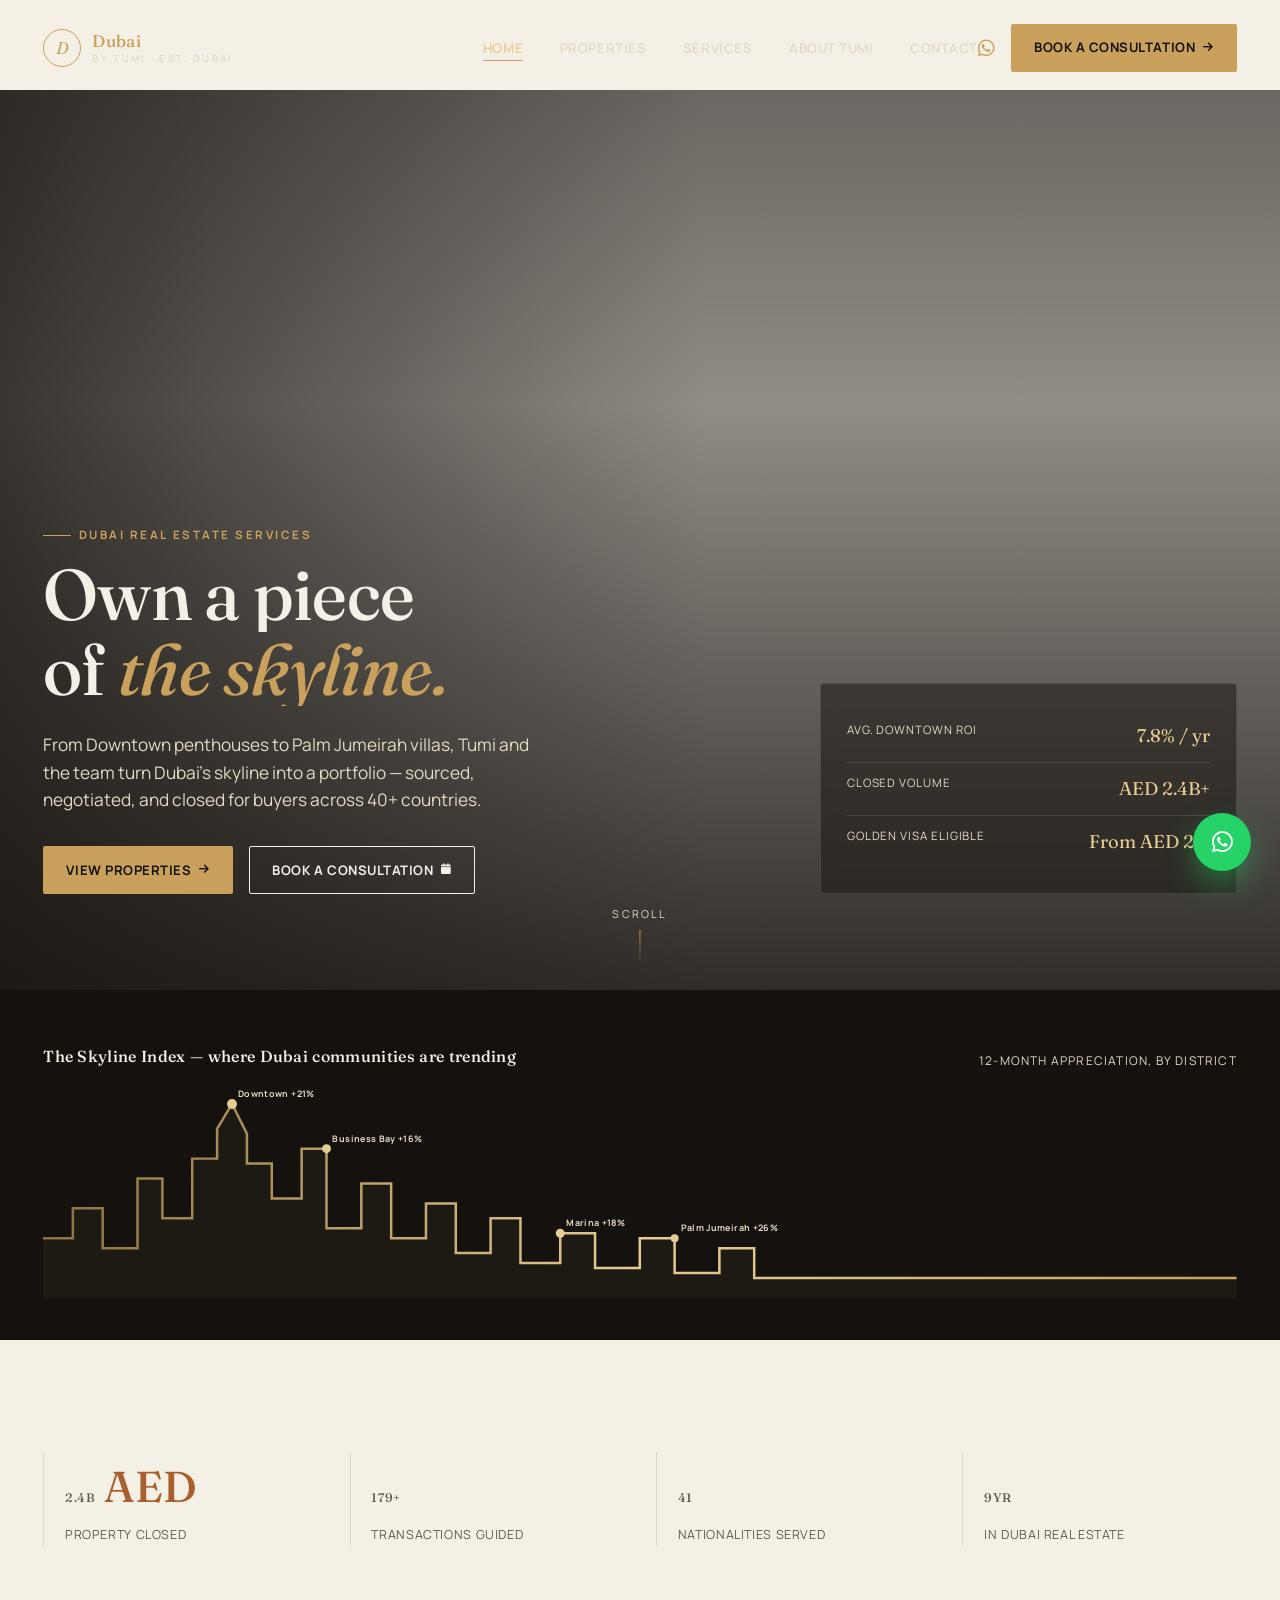
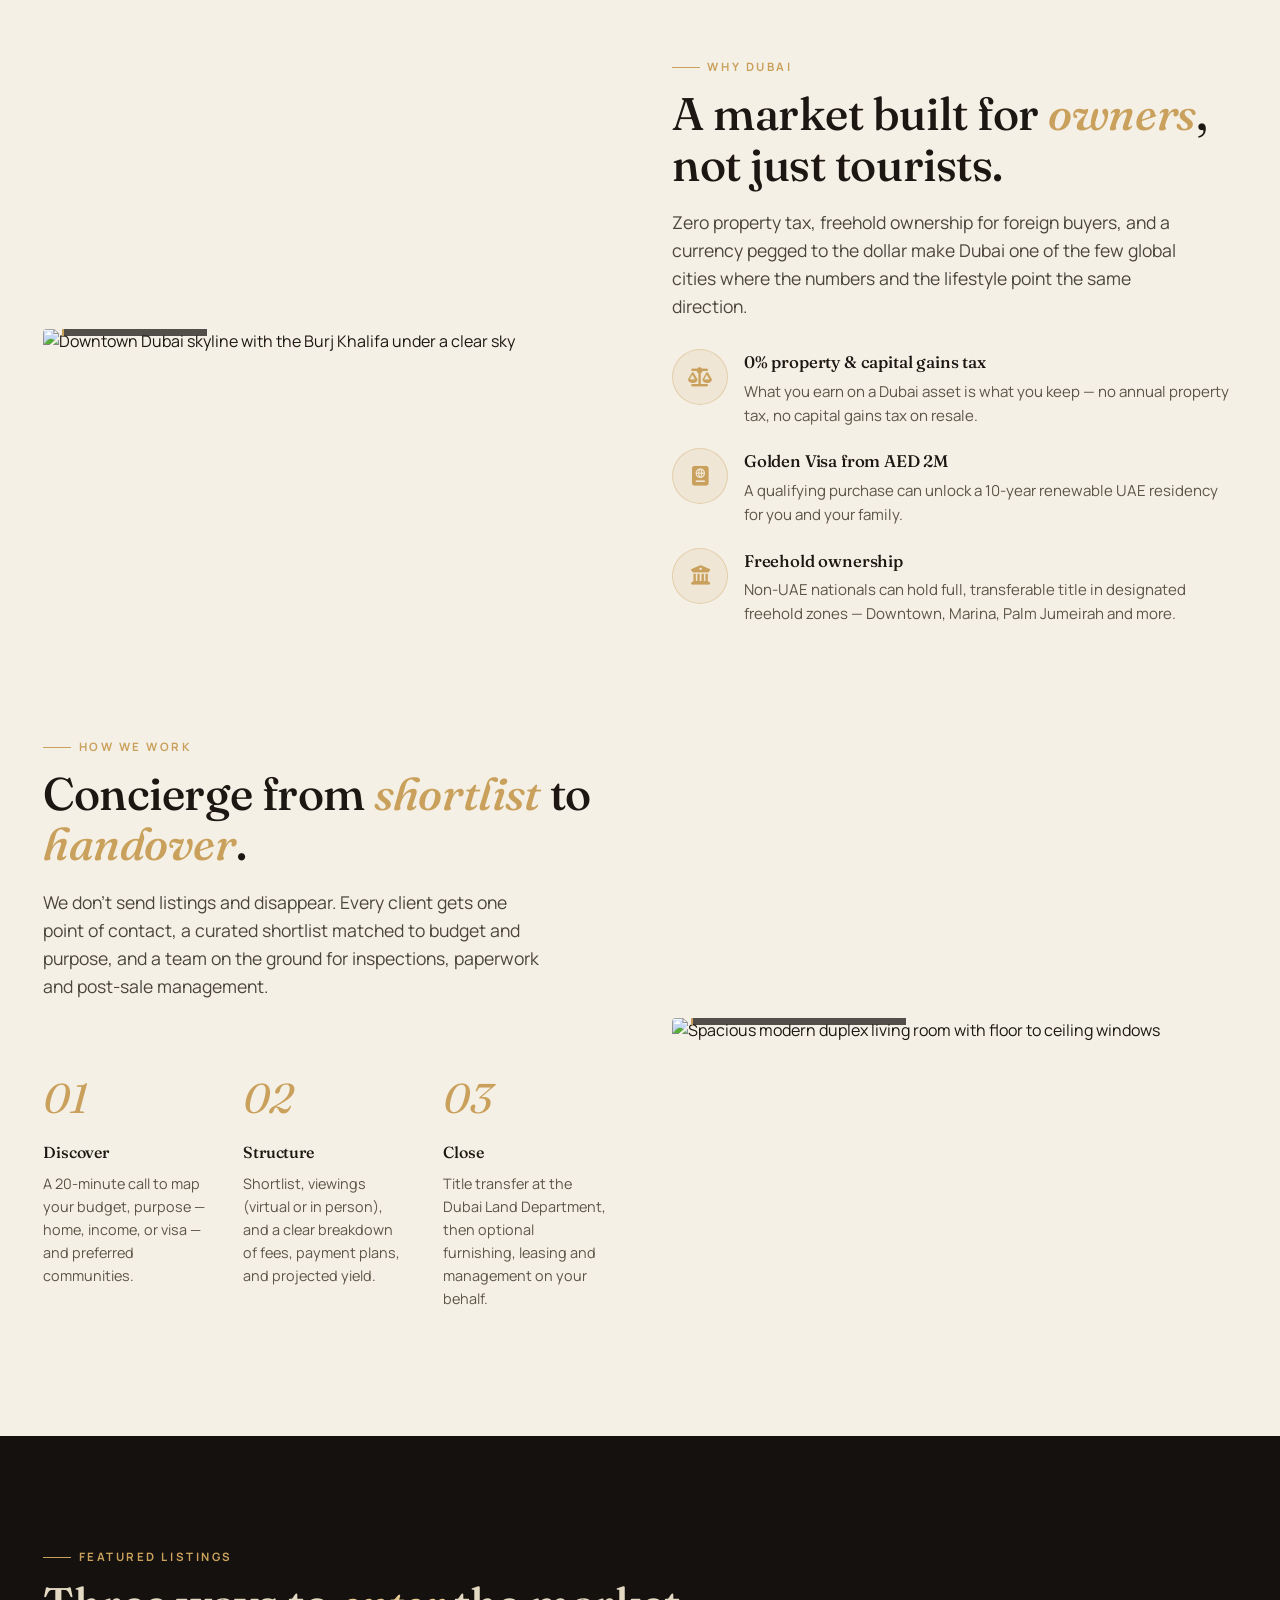
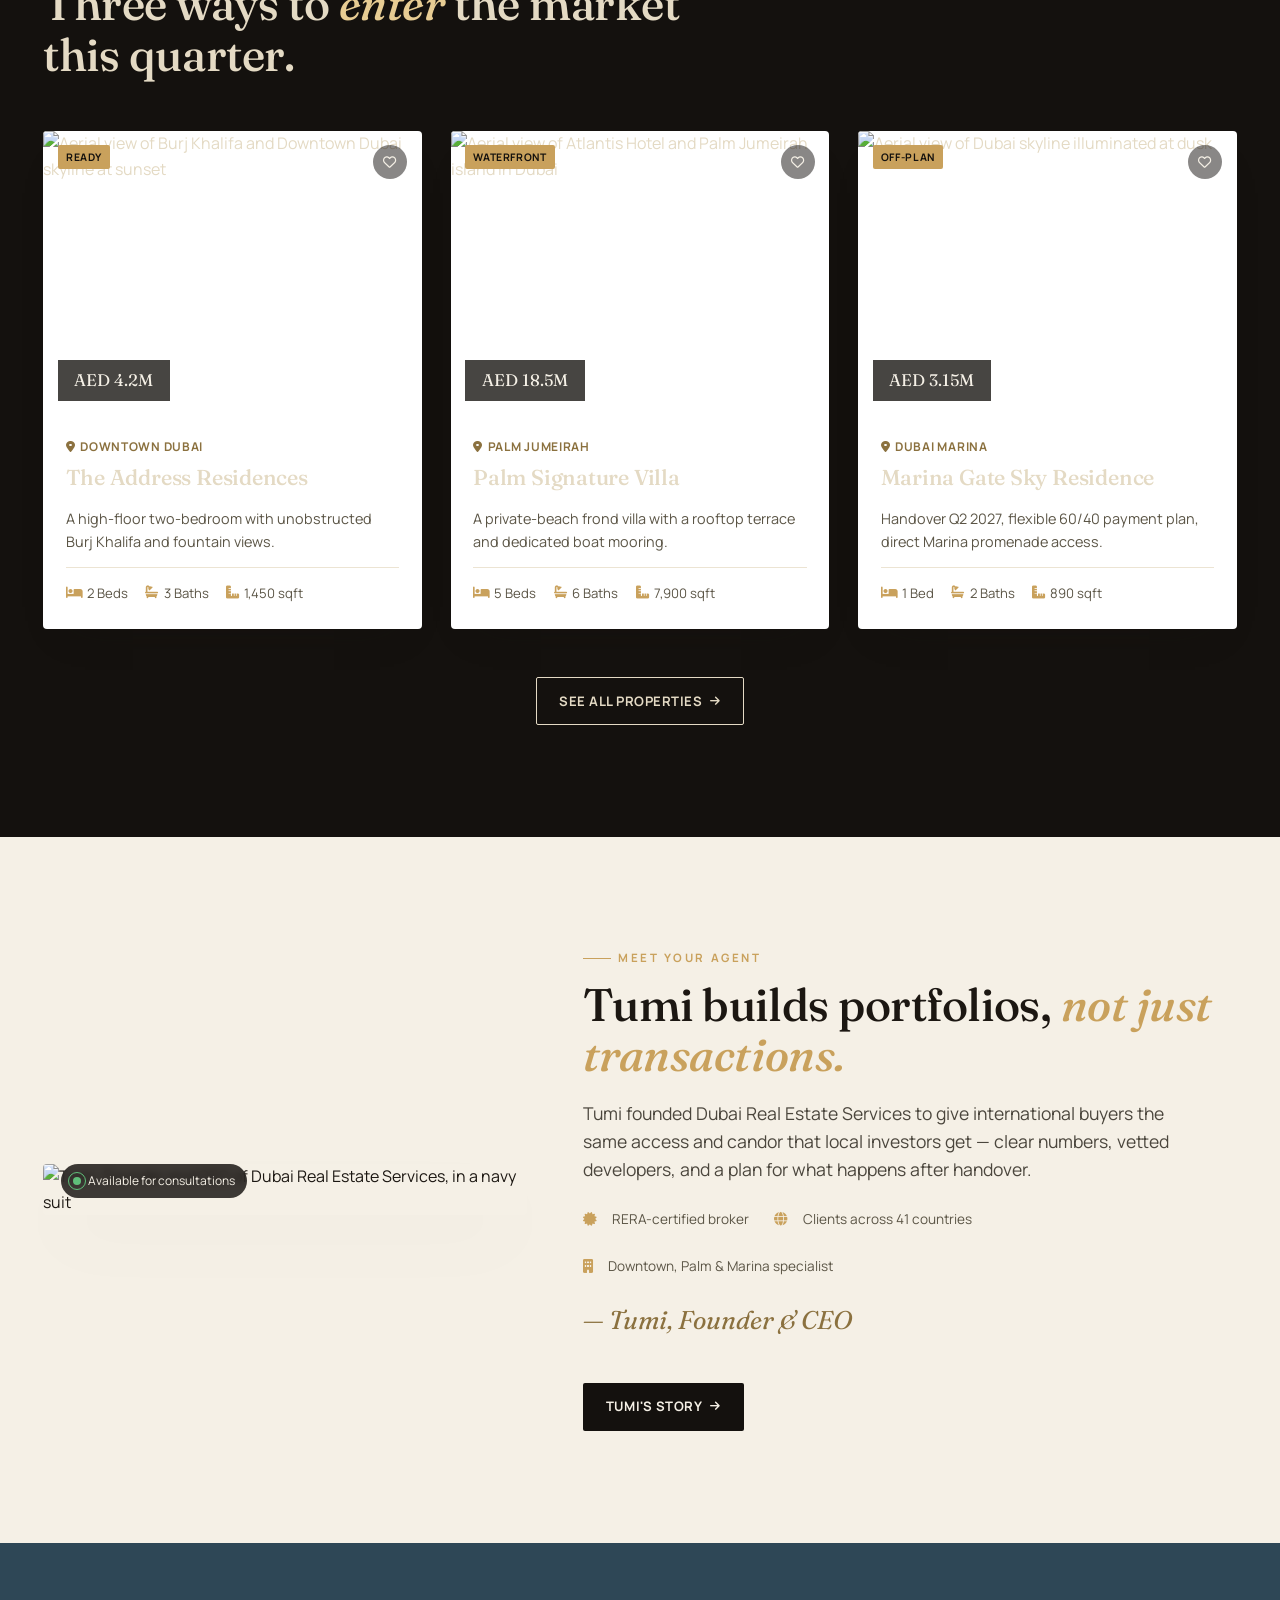
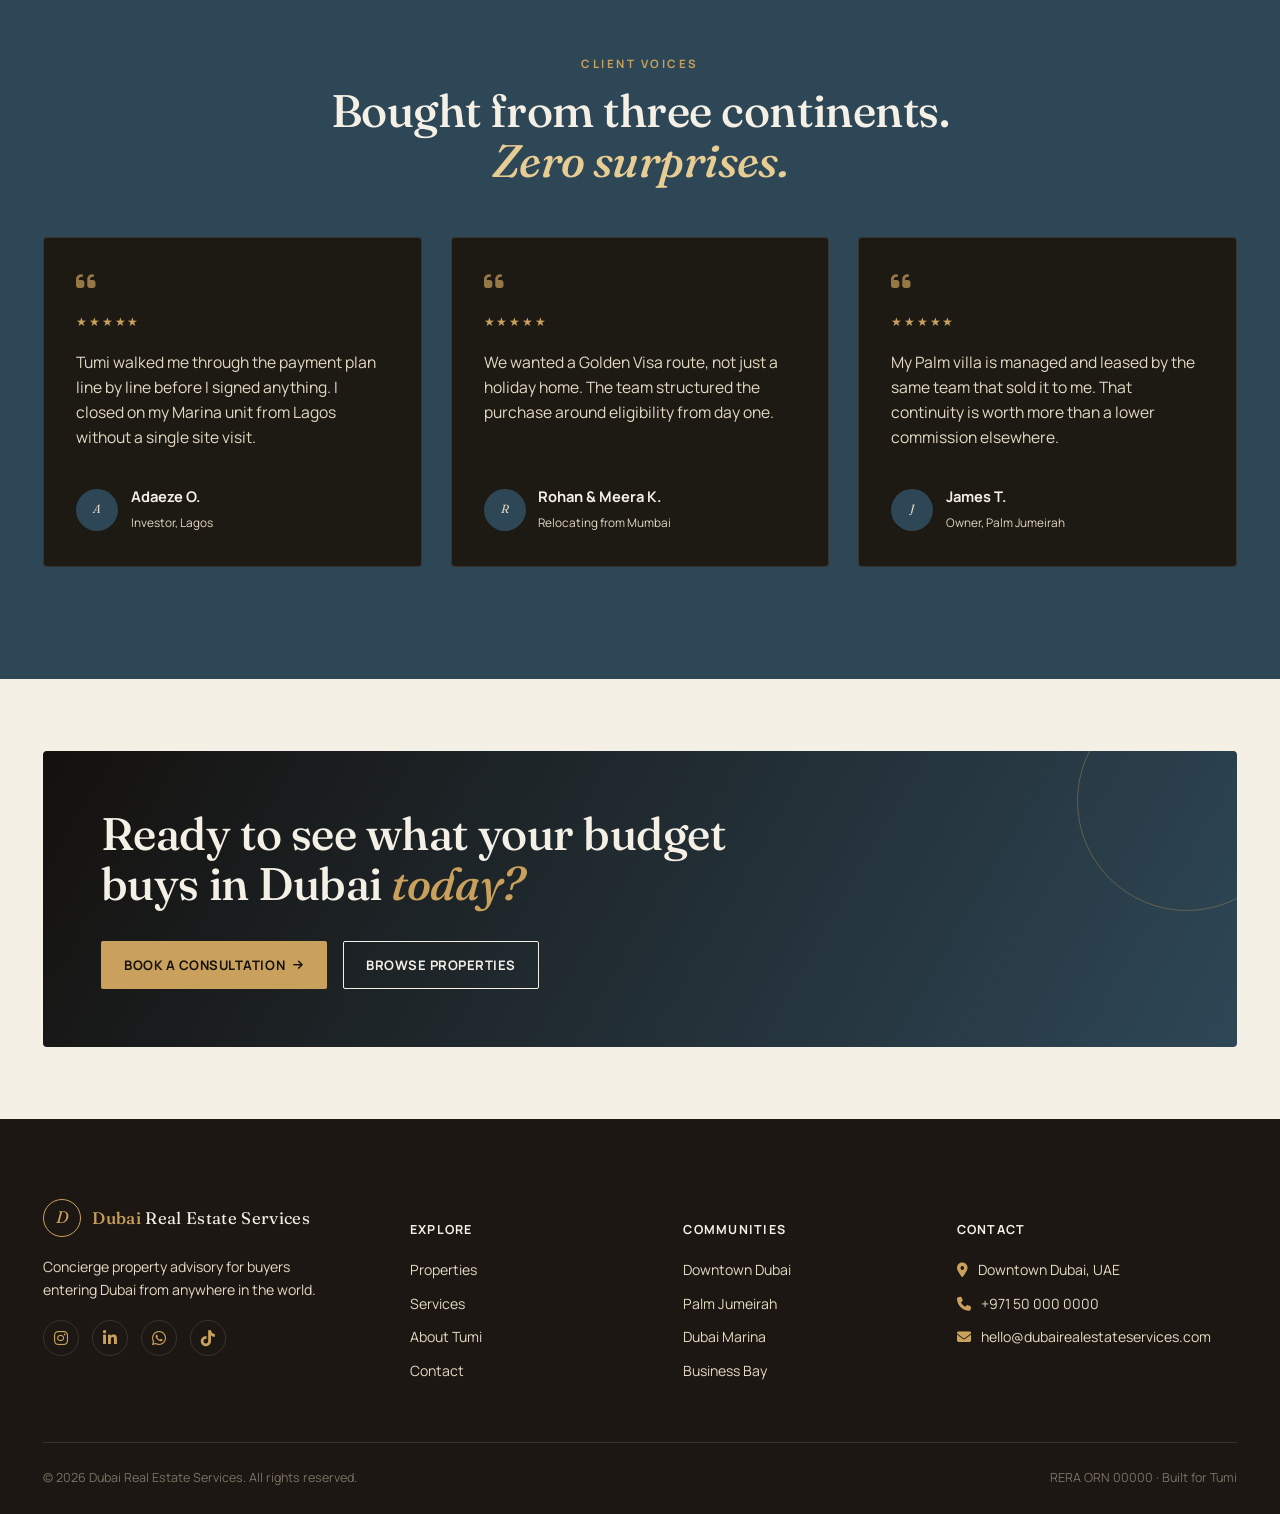
==== index.html @ b16e7fa0 "Initial website upload" ====
<!DOCTYPE html>
<html lang="en">
<head>
<meta charset="UTF-8">
<meta name="viewport" content="width=device-width, initial-scale=1.0, maximum-scale=1.0, viewport-fit=cover">
<title>Dubai Real Estate Services — Own the Skyline</title>
<meta name="description" content="Dubai Real Estate Services, led by Tumi, guides global buyers into Downtown, Palm Jumeirah, Marina and Business Bay property with concierge precision.">
<link rel="preconnect" href="https://fonts.googleapis.com">
<link rel="stylesheet" href="style.css">
<link rel="stylesheet" href="https://cdnjs.cloudflare.com/ajax/libs/font-awesome/6.5.1/css/all.min.css">
</head>
<body>

<nav class="nav">
  <div class="container">
    <a href="index.html" class="brand">
      <span class="brand__mark">D</span>
      <span class="brand__text"><b>Dubai</b> Real Estate Services<small>By Tumi &middot; Est. Dubai</small></span>
    </a>
    <ul class="nav__links">
      <li><a href="index.html" class="is-active">Home</a></li>
      <li><a href="properties.html">Properties</a></li>
      <li><a href="services.html">Services</a></li>
      <li><a href="about.html">About Tumi</a></li>
      <li><a href="contact.html">Contact</a></li>
    </ul>
    <div class="nav__cta">
      <a href="https://wa.me/971500000000" class="nav__whatsapp" aria-label="WhatsApp"><i class="fa-brands fa-whatsapp"></i></a>
      <a href="contact.html" class="btn btn--gold"><span>Book a Consultation</span><i class="fa-solid fa-arrow-right"></i></a>
      <button class="nav__toggle" aria-label="Menu"><i class="fa-solid fa-bars"></i></button>
    </div>
  </div>
</nav>

<header class="hero">
  <div class="hero__bg">
    <img src="https://images.pexels.com/photos/33687795/pexels-photo-33687795.jpeg?auto=compress&cs=tinysrgb&w=1920" alt="Aerial view of Downtown Dubai skyline with the Burj Khalifa at the center">
  </div>
  <div class="hero__scrim"></div>
  <div class="particles"></div>
  <div class="hero__content">
    <div class="container">
      <div class="hero__grid">
        <div>
          <p class="eyebrow">Dubai Real Estate Services</p>
          <h1>
            <span class="line"><span>Own a piece</span></span>
            <span class="line"><span>of <em>the skyline.</em></span></span>
          </h1>
          <p class="hero__sub">From Downtown penthouses to Palm Jumeirah villas, Tumi and the team turn Dubai's skyline into a portfolio — sourced, negotiated, and closed for buyers across 40+ countries.</p>
          <div class="hero__actions">
            <a href="properties.html" class="btn btn--gold"><span>View Properties</span><i class="fa-solid fa-arrow-right"></i></a>
            <a href="contact.html" class="btn btn--ghost"><span>Book a Consultation</span><i class="fa-solid fa-calendar"></i></a>
          </div>
        </div>
        <div class="hero__panel">
          <div class="hero__panel-row"><span class="hero__panel-label">Avg. Downtown ROI</span><span class="val">7.8% / yr</span></div>
          <div class="hero__panel-row"><span class="hero__panel-label">Closed Volume</span><span class="val">AED 2.4B+</span></div>
          <div class="hero__panel-row"><span class="hero__panel-label">Golden Visa Eligible</span><span class="val">From AED 2M</span></div>
        </div>
      </div>
    </div>
  </div>
  <div class="scroll-cue"><span>Scroll</span><span class="scroll-cue__line"></span></div>
</header>

<!-- Signature element: The Skyline Index -->
<section class="skyline-index">
  <div class="container">
    <div class="skyline-index__head">
      <h4>The Skyline Index — where Dubai communities are trending</h4>
      <span>12-month appreciation, by district</span>
    </div>
    <svg class="skyline-svg" viewBox="0 0 1200 210" xmlns="http://www.w3.org/2000/svg" role="img" aria-label="Illustrated Dubai skyline shaped as a rising value chart">
      <defs>
        <linearGradient id="goldGrad" x1="0" y1="0" x2="1" y2="0">
          <stop offset="0" stop-color="#8B713F"/>
          <stop offset="0.5" stop-color="#E7CC93"/>
          <stop offset="1" stop-color="#C9A15C"/>
        </linearGradient>
      </defs>
      <path class="skyline-fill" d="M0,210 L0,150 L30,150 L30,120 L60,120 L60,160 L95,160 L95,90 L120,90 L120,130 L150,130 L150,70 L175,70 L175,40 L190,15 L205,45 L205,75 L230,75 L230,110 L260,110 L260,60 L285,60 L285,140 L320,140 L320,95 L350,95 L350,150 L385,150 L385,115 L415,115 L415,165 L450,165 L450,130 L480,130 L480,175 L520,175 L520,145 L555,145 L555,180 L600,180 L600,150 L635,150 L635,185 L680,185 L680,160 L715,160 L715,190 L1200,190 L1200,210 Z"/>
      <path class="skyline-line" d="M0,150 L30,150 L30,120 L60,120 L60,160 L95,160 L95,90 L120,90 L120,130 L150,130 L150,70 L175,70 L175,40 L190,15 L205,45 L205,75 L230,75 L230,110 L260,110 L260,60 L285,60 L285,140 L320,140 L320,95 L350,95 L350,150 L385,150 L385,115 L415,115 L415,165 L450,165 L450,130 L480,130 L480,175 L520,175 L520,145 L555,145 L555,180 L600,180 L600,150 L635,150 L635,185 L680,185 L680,160 L715,160 L715,190 L1200,190"/>
      <circle class="skyline-dot" cx="190" cy="15" r="5" style="transition-delay:.5s"/>
      <text class="skyline-tag" x="196" y="8" style="transition-delay:.7s">Downtown +21%</text>
      <circle class="skyline-dot" cx="285" cy="60" r="4.5" style="transition-delay:1s"/>
      <text class="skyline-tag" x="291" y="53" style="transition-delay:1.2s">Business Bay +16%</text>
      <circle class="skyline-dot" cx="520" cy="145" r="4.5" style="transition-delay:1.5s"/>
      <text class="skyline-tag" x="526" y="138" style="transition-delay:1.7s">Marina +18%</text>
      <circle class="skyline-dot" cx="635" cy="150" r="4" style="transition-delay:2s"/>
      <text class="skyline-tag" x="641" y="143" style="transition-delay:2.2s">Palm Jumeirah +26%</text>
    </svg>
  </div>
</section>

<section class="section">
  <div class="container">
    <div class="stats">
      <div class="stat" data-reveal><b><span data-count="2.4" data-decimals="1" data-suffix="B">0</span> AED</b><span>Property Closed</span></div>
      <div class="stat" data-reveal data-reveal-delay="1"><b><span data-count="180" data-suffix="+">0</span></b><span>Transactions Guided</span></div>
      <div class="stat" data-reveal data-reveal-delay="2"><b><span data-count="41" data-suffix="">0</span></b><span>Nationalities Served</span></div>
      <div class="stat" data-reveal data-reveal-delay="3"><b><span data-count="9" data-suffix="yr">0</span></b><span>In Dubai Real Estate</span></div>
    </div>
  </div>
</section>

<section class="section" style="padding-top:0">
  <div class="container">
    <div class="split" data-reveal>
      <div class="split__media">
        <img src="https://images.pexels.com/photos/29537849/pexels-photo-29537849.jpeg?auto=compress&cs=tinysrgb&w=1200" alt="Downtown Dubai skyline with the Burj Khalifa under a clear sky">
        <span class="split__caption">Downtown Dubai</span>
      </div>
      <div>
        <p class="eyebrow">Why Dubai</p>
        <h2>A market built for <em>owners</em>, not just tourists.</h2>
        <p class="lede">Zero property tax, freehold ownership for foreign buyers, and a currency pegged to the dollar make Dubai one of the few global cities where the numbers and the lifestyle point the same direction.</p>
        <ul class="feature-list">
          <li>
            <span class="icon-badge"><i class="fa-solid fa-scale-balanced"></i></span>
            <div><h4>0% property &amp; capital gains tax</h4><p>What you earn on a Dubai asset is what you keep — no annual property tax, no capital gains tax on resale.</p></div>
          </li>
          <li>
            <span class="icon-badge"><i class="fa-solid fa-passport"></i></span>
            <div><h4>Golden Visa from AED 2M</h4><p>A qualifying purchase can unlock a 10-year renewable UAE residency for you and your family.</p></div>
          </li>
          <li>
            <span class="icon-badge"><i class="fa-solid fa-building-columns"></i></span>
            <div><h4>Freehold ownership</h4><p>Non-UAE nationals can hold full, transferable title in designated freehold zones — Downtown, Marina, Palm Jumeirah and more.</p></div>
          </li>
        </ul>
      </div>
    </div>
  </div>
</section>

<section class="section" style="padding-top:0">
  <div class="container">
    <div class="split reverse" data-reveal>
      <div class="split__media">
        <img src="https://images.pexels.com/photos/28729467/pexels-photo-28729467.jpeg?auto=compress&cs=tinysrgb&w=1200" alt="Spacious modern duplex living room with floor to ceiling windows">
        <span class="split__caption">A Marina Duplex, Fitted Out</span>
      </div>
      <div>
        <p class="eyebrow">How we work</p>
        <h2>Concierge from <em>shortlist</em> to <em>handover</em>.</h2>
        <p class="lede">We don't send listings and disappear. Every client gets one point of contact, a curated shortlist matched to budget and purpose, and a team on the ground for inspections, paperwork and post-sale management.</p>
        <div class="process" style="margin-top:1.8rem">
          <div class="process__item"><h4>Discover</h4><p style="font-size:.9rem;color:#5b5546">A 20-minute call to map your budget, purpose — home, income, or visa — and preferred communities.</p></div>
          <div class="process__item"><h4>Structure</h4><p style="font-size:.9rem;color:#5b5546">Shortlist, viewings (virtual or in person), and a clear breakdown of fees, payment plans, and projected yield.</p></div>
          <div class="process__item"><h4>Close</h4><p style="font-size:.9rem;color:#5b5546">Title transfer at the Dubai Land Department, then optional furnishing, leasing and management on your behalf.</p></div>
        </div>
      </div>
    </div>
  </div>
</section>

<section class="section section--dark">
  <div class="container">
    <div class="section-head" data-reveal>
      <p class="eyebrow">Featured Listings</p>
      <h2>Three ways to <em>enter</em> the market this quarter.</h2>
    </div>
    <div class="property-grid" data-reveal>
      <article class="card">
        <div class="card__media">
          <img src="https://images.pexels.com/photos/33687811/pexels-photo-33687811.jpeg?auto=compress&cs=tinysrgb&w=900" alt="Aerial view of Burj Khalifa and Downtown Dubai skyline at sunset">
          <span class="card__badge">Ready</span>
          <span class="card__fav"><i class="fa-regular fa-heart"></i></span>
          <span class="card__price">AED 4.2M</span>
        </div>
        <div class="card__body">
          <div class="card__loc"><i class="fa-solid fa-location-dot"></i> Downtown Dubai</div>
          <h3>The Address Residences</h3>
          <p style="font-size:.9rem;color:#5b5546">A high-floor two-bedroom with unobstructed Burj Khalifa and fountain views.</p>
          <div class="card__specs">
            <span><i class="fa-solid fa-bed"></i> 2 Beds</span>
            <span><i class="fa-solid fa-bath"></i> 3 Baths</span>
            <span><i class="fa-solid fa-ruler-combined"></i> 1,450 sqft</span>
          </div>
        </div>
      </article>
      <article class="card">
        <div class="card__media">
          <img src="https://images.pexels.com/photos/28720826/pexels-photo-28720826.jpeg?auto=compress&cs=tinysrgb&w=900" alt="Aerial view of Atlantis Hotel and Palm Jumeirah island in Dubai">
          <span class="card__badge">Waterfront</span>
          <span class="card__fav"><i class="fa-regular fa-heart"></i></span>
          <span class="card__price">AED 18.5M</span>
        </div>
        <div class="card__body">
          <div class="card__loc"><i class="fa-solid fa-location-dot"></i> Palm Jumeirah</div>
          <h3>Palm Signature Villa</h3>
          <p style="font-size:.9rem;color:#5b5546">A private-beach frond villa with a rooftop terrace and dedicated boat mooring.</p>
          <div class="card__specs">
            <span><i class="fa-solid fa-bed"></i> 5 Beds</span>
            <span><i class="fa-solid fa-bath"></i> 6 Baths</span>
            <span><i class="fa-solid fa-ruler-combined"></i> 7,900 sqft</span>
          </div>
        </div>
      </article>
      <article class="card">
        <div class="card__media">
          <img src="https://images.pexels.com/photos/33606674/pexels-photo-33606674.jpeg?auto=compress&cs=tinysrgb&w=900" alt="Aerial view of Dubai skyline illuminated at dusk">
          <span class="card__badge">Off-Plan</span>
          <span class="card__fav"><i class="fa-regular fa-heart"></i></span>
          <span class="card__price">AED 3.15M</span>
        </div>
        <div class="card__body">
          <div class="card__loc"><i class="fa-solid fa-location-dot"></i> Dubai Marina</div>
          <h3>Marina Gate Sky Residence</h3>
          <p style="font-size:.9rem;color:#5b5546">Handover Q2 2027, flexible 60/40 payment plan, direct Marina promenade access.</p>
          <div class="card__specs">
            <span><i class="fa-solid fa-bed"></i> 1 Bed</span>
            <span><i class="fa-solid fa-bath"></i> 2 Baths</span>
            <span><i class="fa-solid fa-ruler-combined"></i> 890 sqft</span>
          </div>
        </div>
      </article>
    </div>
    <div style="text-align:center;margin-top:3rem" data-reveal>
      <a href="properties.html" class="btn btn--ghost"><span>See All Properties</span><i class="fa-solid fa-arrow-right"></i></a>
    </div>
  </div>
</section>

<section class="section">
  <div class="container">
    <div class="agent" data-reveal>
      <div class="agent__photo">
        <img src="nnntumi.jpg" alt="Tumi, Founder and CEO of Dubai Real Estate Services, in a navy suit">
        <span class="agent__status"><span class="pulse-dot"></span> Available for consultations</span>
      </div>
      <div>
        <p class="eyebrow">Meet Your Agent</p>
        <h2>Tumi builds portfolios, <em>not just transactions.</em></h2>
        <p class="lede" style="max-width:56ch">Tumi founded Dubai Real Estate Services to give international buyers the same access and candor that local investors get — clear numbers, vetted developers, and a plan for what happens after handover.</p>
        <div class="agent__credentials">
          <div><i class="fa-solid fa-certificate icon-inline"></i> RERA-certified broker</div>
          <div><i class="fa-solid fa-globe icon-inline"></i> Clients across 41 countries</div>
          <div><i class="fa-solid fa-building icon-inline"></i> Downtown, Palm &amp; Marina specialist</div>
        </div>
        <p class="agent__signature">— Tumi, Founder &amp; CEO</p>
        <a href="about.html" class="btn btn--dark" style="margin-top:1rem"><span>Tumi's Story</span><i class="fa-solid fa-arrow-right"></i></a>
      </div>
    </div>
  </div>
</section>

<section class="section section--teal">
  <div class="container">
    <div class="section-head center" data-reveal>
      <p class="eyebrow">Client Voices</p>
      <h2>Bought from three continents. <em>Zero surprises.</em></h2>
    </div>
    <div class="testimonials" data-reveal>
      <div class="t-card">
        <i class="fa-solid fa-quote-left"></i>
        <div class="t-stars">★★★★★</div>
        <p>Tumi walked me through the payment plan line by line before I signed anything. I closed on my Marina unit from Lagos without a single site visit.</p>
        <div class="t-person">
          <span class="t-avatar">A</span>
          <div><strong>Adaeze O.</strong><span>Investor, Lagos</span></div>
        </div>
      </div>
      <div class="t-card">
        <i class="fa-solid fa-quote-left"></i>
        <div class="t-stars">★★★★★</div>
        <p>We wanted a Golden Visa route, not just a holiday home. The team structured the purchase around eligibility from day one.</p>
        <div class="t-person">
          <span class="t-avatar">R</span>
          <div><strong>Rohan &amp; Meera K.</strong><span>Relocating from Mumbai</span></div>
        </div>
      </div>
      <div class="t-card">
        <i class="fa-solid fa-quote-left"></i>
        <div class="t-stars">★★★★★</div>
        <p>My Palm villa is managed and leased by the same team that sold it to me. That continuity is worth more than a lower commission elsewhere.</p>
        <div class="t-person">
          <span class="t-avatar">J</span>
          <div><strong>James T.</strong><span>Owner, Palm Jumeirah</span></div>
        </div>
      </div>
    </div>
  </div>
</section>

<section class="section--tight">
  <div class="container">
    <div class="cta-band" data-reveal>
      <h2>Ready to see what your budget<br> buys in Dubai <em>today?</em></h2>
      <div style="display:flex;gap:1rem;flex-wrap:wrap">
        <a href="contact.html" class="btn btn--gold"><span>Book a Consultation</span><i class="fa-solid fa-arrow-right"></i></a>
        <a href="properties.html" class="btn btn--ghost"><span>Browse Properties</span></a>
      </div>
    </div>
  </div>
</section>

<footer class="site-footer">
  <div class="container">
    <div class="footer-grid">
      <div>
        <a href="index.html" class="brand" style="margin-bottom:1.2rem">
          <span class="brand__mark">D</span>
          <span class="brand__text"><b>Dubai</b> Real Estate Services</span>
        </a>
        <p style="max-width:32ch;font-size:.88rem">Concierge property advisory for buyers entering Dubai from anywhere in the world.</p>
        <div class="footer-social">
          <a href="#" aria-label="Instagram"><i class="fa-brands fa-instagram"></i></a>
          <a href="#" aria-label="LinkedIn"><i class="fa-brands fa-linkedin-in"></i></a>
          <a href="https://wa.me/971500000000" aria-label="WhatsApp"><i class="fa-brands fa-whatsapp"></i></a>
          <a href="#" aria-label="TikTok"><i class="fa-brands fa-tiktok"></i></a>
        </div>
      </div>
      <div>
        <h5>Explore</h5>
        <ul>
          <li><a href="properties.html">Properties</a></li>
          <li><a href="services.html">Services</a></li>
          <li><a href="about.html">About Tumi</a></li>
          <li><a href="contact.html">Contact</a></li>
        </ul>
      </div>
      <div>
        <h5>Communities</h5>
        <ul>
          <li><a href="properties.html">Downtown Dubai</a></li>
          <li><a href="properties.html">Palm Jumeirah</a></li>
          <li><a href="properties.html">Dubai Marina</a></li>
          <li><a href="properties.html">Business Bay</a></li>
        </ul>
      </div>
      <div>
        <h5>Contact</h5>
        <ul>
          <li><i class="fa-solid fa-location-dot icon-inline"></i> Downtown Dubai, UAE</li>
          <li><i class="fa-solid fa-phone icon-inline"></i> +971 50 000 0000</li>
          <li><i class="fa-solid fa-envelope icon-inline"></i> hello@dubairealestateservices.com</li>
        </ul>
      </div>
    </div>
    <div class="footer-bottom">
      <span>&copy; 2026 Dubai Real Estate Services. All rights reserved.</span>
      <span>RERA ORN 00000 &middot; Built for Tumi</span>
    </div>
  </div>
</footer>

<a href="https://wa.me/971500000000" class="whatsapp-float" aria-label="Chat on WhatsApp"><i class="fa-brands fa-whatsapp"></i></a>

<script src="main.js"></script>
</body>
</html>
---- style.css ----
/* ==========================================================================
   Dubai Real Estate Services — Design System
   Display: Fraunces (editorial serif) · Body: Manrope (geometric sans)
   Palette: desert-dusk — midnight charcoal, dune gold, dusk teal, pearl
   ========================================================================== */

@import url('https://fonts.googleapis.com/css2?family=Fraunces:ital,opsz,wght@0,9..144,300;0,9..144,400;0,9..144,500;0,9..144,600;1,9..144,400;1,9..144,500&family=Manrope:wght@400;500;600;700;800&display=swap');

:root{
  --midnight:#14110E;
  --midnight-2:#1D1913;
  --midnight-3:#26211A;
  --gold:#C9A15C;
  --gold-light:#E7CC93;
  --gold-dim:#8B713F;
  --teal:#2E4756;
  --teal-light:#3F5E70;
  --pearl:#F5F0E6;
  --pearl-dim:#E4DAC4;
  --copper:#A9602F;
  --ink:#1C1712;
  --line:rgba(245,240,230,0.12);
  --line-dark:rgba(20,17,14,0.1);
  --shadow:0 30px 60px -25px rgba(0,0,0,0.55);
  --ease:cubic-bezier(.22,.9,.28,1);
}

*,*::before,*::after{box-sizing:border-box;}
html{scroll-behavior:smooth;}
body{
  margin:0;
  background:var(--pearl);
  color:var(--ink);
  font-family:'Manrope',sans-serif;
  font-size:clamp(.96rem, .92rem + .18vw, 1rem);
  line-height:1.6;
  -webkit-font-smoothing:antialiased;
  overflow-x:hidden;
}
html{font-size:16px;}

/* Prevent fixed nav/overlays from hiding page content */
body{padding-top:90px;}
@media (max-width:900px){
  body{padding-top:76px;}
}
@media (max-width:640px){
  body{padding-top:64px;}
}
@media (max-width:480px){
  body{padding-top:58px;}
}

img,svg{max-width:100%;display:block;height:auto;}
a{color:inherit;text-decoration:none;}
ul{list-style:none;margin:0;padding:0;}
h1,h2,h3,h4{font-family:'Fraunces',serif;font-weight:500;margin:0 0 .4em;letter-spacing:-0.01em;}
p{margin:0 0 1em;}
button{font-family:inherit;cursor:pointer;}
input,select,textarea{font-family:inherit;}

.container{width:min(1240px, 100%);margin-inline:auto;padding-inline:clamp(1rem, 3.2vw, 1.45rem);}
.section{padding:7rem 0;position:relative;}
.section--tight{padding:4.5rem 0;}
.section--dark{background:var(--midnight);color:var(--pearl-dim);}
.section--teal{background:var(--teal);color:var(--pearl);}

.eyebrow{
  font-family:'Manrope',sans-serif;
  font-size:.72rem;
  font-weight:700;
  letter-spacing:.22em;
  text-transform:uppercase;
  color:var(--gold);
  display:flex;
  align-items:center;
  gap:.65em;
  margin-bottom:1.1em;
}
.eyebrow::before{
  content:"";
  width:28px;height:1px;
  background:var(--gold);
  display:inline-block;
}

h1{font-size:clamp(2.6rem,5.6vw,4.6rem);line-height:1.04;}
h2{font-size:clamp(2rem,3.6vw,2.85rem);line-height:1.1;}
h3{font-size:1.35rem;}
em, .accent-italic{font-style:italic;color:var(--gold);font-family:'Fraunces',serif;}
.section--dark em, .section--teal em{color:var(--gold-light);}

.lede{font-size:1.1rem;color:#4b463d;max-width:46ch;}
.section--dark .lede,.section--teal .lede{color:var(--pearl-dim);}

/* ---------- buttons ---------- */
.btn{
  display:inline-flex;align-items:center;gap:.6em;
  padding:.95em 1.7em;
  border-radius:2px;
  font-weight:700;font-size:.82rem;
  letter-spacing:.04em;text-transform:uppercase;
  border:1px solid transparent;
  transition:transform .5s var(--ease),background .3s ease,color .3s ease,border-color .3s ease;
  white-space:nowrap;
}
.btn i{font-size:.85em;color:inherit;}
.btn--gold{background:var(--gold);color:var(--midnight);}
.btn--gold:hover{background:var(--gold-light);transform:translateY(-2px);}
.btn--ghost{border-color:currentColor;color:inherit;background:transparent;}
.btn--ghost:hover{background:rgba(245,240,230,0.08);transform:translateY(-2px);}
.btn--dark{background:var(--midnight);color:var(--pearl);}
.btn--dark:hover{background:var(--ink);transform:translateY(-2px);}
.btn--block{width:100%;justify-content:center;}

/* ---------- icon badges (Font Awesome, brand-colored) ---------- */
.icon-badge{
  width:56px;height:56px;border-radius:50%;
  display:flex;align-items:center;justify-content:center;
  background:rgba(201,161,92,0.12);
  border:1px solid rgba(201,161,92,0.35);
  color:var(--gold);
  font-size:1.2rem;
  flex-shrink:0;
  transition:background .35s var(--ease),transform .35s var(--ease);
}
.icon-badge.lg{width:72px;height:72px;font-size:1.5rem;}
.icon-inline{color:var(--gold);margin-right:.5em;}

/* ==========================================================================
   NAV
   ========================================================================== */
.nav{
  position:fixed;top:0;left:0;right:0;z-index:1000;
  padding:1.5rem 0;
  transition:padding .4s var(--ease),background .4s var(--ease),box-shadow .4s var(--ease);
}
.nav .container{display:flex;align-items:center;justify-content:space-between;}
.nav.is-scrolled{
  padding:.9rem 0;
  background:rgba(20,17,14,0.92);
  backdrop-filter:blur(10px);
  box-shadow:0 10px 30px rgba(0,0,0,.25);
}
.brand{display:flex;align-items:center;gap:.7rem;color:var(--pearl);min-width:0;flex:1 1 auto;}
.brand__mark{
  width:38px;height:38px;border:1px solid var(--gold);flex-shrink:0;
  border-radius:50%;display:flex;align-items:center;justify-content:center;
  color:var(--gold);font-family:'Fraunces',serif;font-size:1.05rem;font-style:italic;
}
.brand__text{font-family:'Fraunces',serif;font-size:1.05rem;letter-spacing:.02em;min-width:0;flex:1 1 auto;line-height:1.2;white-space:normal;}
.brand__text b{color:var(--gold);font-weight:500;}
.brand__text small{display:block;font-family:'Manrope';font-size:.6rem;letter-spacing:.24em;color:var(--pearl-dim);text-transform:uppercase;font-weight:600;margin-top:2px;}

.nav__links{display:flex;align-items:center;gap:2.3rem;}
.nav__links a{
  color:var(--pearl-dim);font-size:.83rem;font-weight:600;letter-spacing:.04em;
  text-transform:uppercase;position:relative;padding-bottom:4px;
}
.nav__links a::after{
  content:"";position:absolute;left:0;bottom:0;width:0;height:1px;background:var(--gold);
  transition:width .35s var(--ease);
}
.nav__links a:hover::after,.nav__links a.is-active::after{width:100%;}
.nav__links a.is-active{color:var(--gold-light);}
.nav__cta{display:flex;align-items:center;gap:1rem;}
.nav__whatsapp{color:var(--gold);font-size:1.2rem;}
.nav__toggle{display:none;background:none;border:0;color:var(--pearl);font-size:1.4rem;}

@media (max-width:900px){
  .nav__links{
    position:fixed;inset:0 0 0 auto;width:min(78vw,320px);height:100vh;
    background:var(--midnight);flex-direction:column;justify-content:center;
    gap:2rem;transform:translateX(100%);transition:transform .5s var(--ease);
    padding:2rem;
  }
  .nav__links.is-open{transform:translateX(0);}
  .nav__toggle{display:block;z-index:1100;}
  .nav__cta .btn span{display:none;}
}

/* ==========================================================================
   HERO
   ========================================================================== */
.hero{
  position:relative;min-height:100vh;display:flex;align-items:flex-end;
  color:var(--pearl);overflow:hidden;
}
.hero__bg{
  position:absolute;inset:0;z-index:0;
}
.hero__bg img{
  width:100%;height:100%;object-fit:cover;
  transform:scale(1.08);
  animation:heroZoom 22s ease-in-out infinite alternate;
}
@keyframes heroZoom{from{transform:scale(1.08);}to{transform:scale(1.16);}}
.hero__scrim{
  position:absolute;inset:0;z-index:1;
  background:
    linear-gradient(180deg,rgba(20,17,14,.55) 0%,rgba(20,17,14,.35) 35%,rgba(20,17,14,.85) 100%),
    linear-gradient(90deg,rgba(20,17,14,.75) 0%,rgba(20,17,14,.15) 55%);
}
.hero__content{position:relative;z-index:2;padding:9rem 0 6rem;width:100%;}
.hero__grid{display:grid;grid-template-columns:1.4fr .8fr;gap:3rem;align-items:end;}
.hero h1{margin-bottom:.35em;}
.hero h1 .line{display:block;overflow:hidden;}
.hero h1 .line span{display:inline-block;transform:translateY(115%);animation:lineUp 1s var(--ease) forwards;}
.hero h1 .line:nth-child(1) span{animation-delay:.15s;}
.hero h1 .line:nth-child(2) span{animation-delay:.3s;}
@keyframes lineUp{to{transform:translateY(0);}}

.hero__sub{
  opacity:0;animation:fadeUp .9s var(--ease) forwards;animation-delay:.75s;
  color:var(--pearl-dim);max-width:46ch;font-size:1.08rem;
}
.hero__actions{
  opacity:0;animation:fadeUp .9s var(--ease) forwards;animation-delay:.95s;
  display:flex;gap:1rem;margin-top:2rem;flex-wrap:wrap;
}
@keyframes fadeUp{from{opacity:0;transform:translateY(16px);}to{opacity:1;transform:translateY(0);}}

.hero__panel{
  opacity:0;animation:fadeUp .9s var(--ease) forwards;animation-delay:1.1s;
  background:rgba(29,25,19,.55);border:1px solid var(--line);
  backdrop-filter:blur(6px);padding:1.6rem;border-radius:4px;
}
.hero__panel-row{display:flex;justify-content:space-between;padding:.7rem 0;border-bottom:1px solid var(--line);}
.hero__panel-row:last-child{border-bottom:none;}
.hero__panel-row .val{color:var(--gold-light);font-family:'Fraunces',serif;font-size:1.15rem;}
.hero__panel-label{font-size:.72rem;letter-spacing:.08em;text-transform:uppercase;color:var(--pearl-dim);}

.scroll-cue{
  position:absolute;bottom:1.6rem;left:50%;transform:translateX(-50%);
  z-index:2;display:flex;flex-direction:column;align-items:center;gap:.5rem;
  color:var(--pearl-dim);font-size:.68rem;letter-spacing:.2em;text-transform:uppercase;
}
.scroll-cue__line{width:1px;height:34px;background:linear-gradient(var(--gold),transparent);animation:scrollLine 1.8s ease-in-out infinite;}
@keyframes scrollLine{0%{transform:scaleY(0);transform-origin:top;}50%{transform:scaleY(1);transform-origin:top;}51%{transform-origin:bottom;}100%{transform:scaleY(0);transform-origin:bottom;}}

/* floating gold particles across hero */
.particles{position:absolute;inset:0;z-index:1;pointer-events:none;}
.particles span{
  position:absolute;bottom:-10px;width:3px;height:3px;border-radius:50%;
  background:var(--gold-light);opacity:.55;
  animation:rise linear infinite;
}
@keyframes rise{
  0%{transform:translateY(0) translateX(0);opacity:0;}
  10%{opacity:.7;}
  100%{transform:translateY(-110vh) translateX(30px);opacity:0;}
}

/* ==========================================================================
   SKYLINE INDEX — signature scroll-drawn divider
   ========================================================================== */
.skyline-index{background:var(--midnight);padding:3.4rem 0 2.6rem;position:relative;overflow:hidden;}
.skyline-index .container{position:relative;}
.skyline-index__head{display:flex;justify-content:space-between;align-items:flex-end;margin-bottom:1.2rem;flex-wrap:wrap;gap:1rem;}
.skyline-index__head h4{color:var(--pearl);font-size:1rem;margin:0;letter-spacing:.02em;}
.skyline-index__head span{color:var(--pearl-dim);font-size:.75rem;letter-spacing:.1em;text-transform:uppercase;}
.skyline-svg{width:100%;height:auto;display:block;}
.skyline-svg .skyline-fill{fill:var(--midnight-2);}
.skyline-svg .skyline-line{
  fill:none;stroke:url(#goldGrad);stroke-width:2.5;
  transition:stroke-dashoffset 2.4s var(--ease);
}
.skyline-dot{fill:var(--gold-light);opacity:0;transform-origin:center;transition:opacity .5s ease, transform .5s var(--ease);}
.skyline-index.in-view .skyline-dot{opacity:1;}
.skyline-tag{
  font-family:'Manrope';font-size:9px;font-weight:700;fill:var(--pearl-dim);letter-spacing:.04em;
  opacity:0;transition:opacity .6s ease;
}
.skyline-index.in-view .skyline-tag{opacity:1;transition-delay:1.6s;}

/* ==========================================================================
   STATS
   ========================================================================== */
.stats{display:grid;grid-template-columns:repeat(4,1fr);gap:2rem;}
.stat{border-left:1px solid var(--line-dark);padding-left:1.3rem;}
.section--dark .stat,.section--teal .stat{border-left:1px solid var(--line);}
.stat b{
  font-family:'Fraunces',serif;font-size:clamp(2rem,3.4vw,2.7rem);
  color:var(--copper);display:block;font-weight:500;
}
.section--dark .stat b,.section--teal .stat b{color:var(--gold-light);}
.stat span{font-size:.78rem;letter-spacing:.05em;text-transform:uppercase;color:#63594a;}
.section--dark .stat span,.section--teal .stat span{color:var(--pearl-dim);}

/* ==========================================================================
   WHY DUBAI — feature rows
   ========================================================================== */
.split{display:grid;grid-template-columns:1fr 1fr;gap:4rem;align-items:center;}
.split.reverse .split__media{order:2;}
.split__media{position:relative;border-radius:4px;overflow:hidden;box-shadow:var(--shadow);}
.split__media img{transition:transform 1.1s var(--ease);}
.split__media:hover img{transform:scale(1.05);}
.split__caption{
  position:absolute;left:1.2rem;bottom:1.2rem;background:rgba(20,17,14,.72);
  color:var(--pearl);padding:.5rem .9rem;font-size:.72rem;letter-spacing:.06em;
  text-transform:uppercase;border-left:2px solid var(--gold);backdrop-filter:blur(4px);
}
.feature-list{margin-top:1.8rem;display:flex;flex-direction:column;gap:1.3rem;}
.feature-list li{display:flex;gap:1rem;align-items:flex-start;}
.feature-list h4{margin:0 0 .2em;font-size:1.05rem;}
.feature-list p{margin:0;font-size:.94rem;color:#5b5546;}

/* ==========================================================================
   PROPERTY CARDS
   ========================================================================== */
.property-grid{display:grid;grid-template-columns:repeat(3,1fr);gap:1.8rem;}
.property-grid--masonry .card:nth-child(3n+2){transform:translateY(2.4rem);}
.card{
  background:#fff;border-radius:4px;overflow:hidden;
  box-shadow:0 20px 40px -28px rgba(20,17,14,.35);
  transition:transform .55s var(--ease),box-shadow .55s var(--ease);
}
.card:hover{transform:translateY(-8px);box-shadow:0 30px 55px -25px rgba(20,17,14,.45);}
.card__media{position:relative;aspect-ratio:4/3;overflow:hidden;}
.card__media img{width:100%;height:100%;object-fit:cover;transition:transform .8s var(--ease);}
.card:hover .card__media img{transform:scale(1.09);}
.card__badge{
  position:absolute;top:.9rem;left:.9rem;background:var(--gold);color:var(--midnight);
  font-size:.65rem;font-weight:700;letter-spacing:.06em;text-transform:uppercase;
  padding:.35em .8em;border-radius:2px;
}
.card__price{
  position:absolute;bottom:.9rem;left:.9rem;background:rgba(20,17,14,.78);color:var(--pearl);
  font-family:'Fraunces',serif;font-size:1.05rem;padding:.4em 1em;backdrop-filter:blur(4px);
}
.card__fav{
  position:absolute;top:.9rem;right:.9rem;width:34px;height:34px;border-radius:50%;
  background:rgba(20,17,14,.5);color:var(--pearl);display:flex;align-items:center;justify-content:center;
  font-size:.85rem;transition:background .3s ease,color .3s ease;
}
.card__fav:hover{background:var(--gold);color:var(--midnight);}
.card__body{padding:1.4rem 1.4rem 1.6rem;}
.card__loc{display:flex;align-items:center;gap:.4em;font-size:.75rem;color:var(--gold-dim);text-transform:uppercase;letter-spacing:.06em;font-weight:700;margin-bottom:.4em;}
.card__body h3{margin-bottom:.5em;}
.card__specs{display:flex;gap:1.1rem;margin-top:.9rem;padding-top:.9rem;border-top:1px solid #ece4d3;font-size:.82rem;color:#5b5546;}
.card__specs span{display:flex;align-items:center;gap:.4em;}
.card__specs i{color:var(--gold);}

.filter-bar{
  display:flex;flex-wrap:wrap;gap:.7rem;margin-bottom:2.6rem;
}
.filter-chip{
  padding:.6em 1.2em;border:1px solid #d9cfb6;border-radius:30px;font-size:.78rem;
  font-weight:700;letter-spacing:.03em;text-transform:uppercase;color:#5b5546;
  background:transparent;transition:all .3s ease;
}
.filter-chip.is-active,.filter-chip:hover{background:var(--midnight);border-color:var(--midnight);color:var(--pearl);}

/* ==========================================================================
   PROCESS / TIMELINE
   ========================================================================== */
.process{display:grid;grid-template-columns:repeat(3,1fr);gap:2.2rem;counter-reset:step;}
.process__item{position:relative;padding-top:2.2rem;border-top:1px solid var(--line);}
.process__item::before{
  counter-increment:step;content:"0" counter(step);
  font-family:'Fraunces',serif;font-style:italic;font-size:2.6rem;color:var(--gold);
  display:block;margin-bottom:.5rem;
}
.timeline{position:relative;margin-top:2rem;}
.timeline::before{content:"";position:absolute;left:11px;top:6px;bottom:6px;width:1px;background:var(--line);}
.timeline__item{position:relative;padding-left:3rem;margin-bottom:2.4rem;}
.timeline__item::before{
  content:"";position:absolute;left:4px;top:5px;width:15px;height:15px;border-radius:50%;
  background:var(--midnight);border:2px solid var(--gold);
}
.timeline__year{color:var(--gold);font-size:.78rem;font-weight:700;letter-spacing:.08em;text-transform:uppercase;}

/* ==========================================================================
   TESTIMONIALS
   ========================================================================== */
.testimonials{display:grid;grid-template-columns:repeat(3,1fr);gap:1.8rem;}
.t-card{
  background:var(--midnight-2);border:1px solid var(--line);border-radius:4px;padding:2rem;
  display:flex;flex-direction:column;gap:1.2rem;
}
.t-card i.fa-quote-left{color:var(--gold);font-size:1.4rem;opacity:.7;}
.t-card p{color:var(--pearl-dim);font-size:.98rem;flex:1;}
.t-person{display:flex;align-items:center;gap:.8rem;}
.t-avatar{width:42px;height:42px;border-radius:50%;background:var(--teal);display:flex;align-items:center;justify-content:center;font-family:'Fraunces',serif;color:var(--gold-light);font-style:italic;}
.t-person strong{display:block;color:var(--pearl);font-size:.92rem;}
.t-person span{font-size:.74rem;color:var(--pearl-dim);}
.t-stars{color:var(--gold);font-size:.75rem;letter-spacing:.15em;}

/* ==========================================================================
   AGENT / PROFILE
   ========================================================================== */
.agent{display:grid;grid-template-columns:.85fr 1.15fr;gap:3.5rem;align-items:center;}
.agent__photo{position:relative;}
.agent__photo img{border-radius:4px;box-shadow:var(--shadow);}
.agent__status{
  position:absolute;bottom:1.1rem;left:1.1rem;background:rgba(20,17,14,.82);
  color:var(--pearl);padding:.6em 1em;border-radius:30px;font-size:.75rem;
  display:flex;align-items:center;gap:.6em;backdrop-filter:blur(4px);
}
.pulse-dot{width:8px;height:8px;border-radius:50%;background:#5fbf7a;position:relative;flex-shrink:0;}
.pulse-dot::after{
  content:"";position:absolute;inset:-5px;border-radius:50%;border:1px solid #5fbf7a;
  animation:pulse 1.8s ease-out infinite;
}
@keyframes pulse{0%{transform:scale(.6);opacity:1;}100%{transform:scale(1.9);opacity:0;}}
.agent__credentials{display:flex;gap:1.6rem;margin-top:1.6rem;flex-wrap:wrap;}
.agent__credentials div{display:flex;align-items:center;gap:.6em;font-size:.85rem;color:#5b5546;}
.agent__signature{font-family:'Fraunces',serif;font-style:italic;font-size:1.6rem;color:var(--gold-dim);margin-top:1.4rem;}

/* ==========================================================================
   SERVICES
   ========================================================================== */
.service-grid{display:grid;grid-template-columns:repeat(3,1fr);gap:1.6rem;}
.service-card{
  background:#fff;border:1px solid #ece4d3;border-radius:4px;padding:2.2rem;
  transition:transform .5s var(--ease),box-shadow .5s var(--ease),border-color .5s ease;
}
.service-card:hover{transform:translateY(-6px);box-shadow:0 25px 45px -30px rgba(20,17,14,.4);border-color:transparent;}
.service-card h3{margin:1.1rem 0 .5rem;}
.service-card p{font-size:.92rem;color:#5b5546;margin-bottom:1rem;}
.service-card a{font-size:.78rem;font-weight:700;letter-spacing:.05em;text-transform:uppercase;color:var(--gold-dim);}
.service-card a i{margin-left:.4em;transition:transform .3s ease;}
.service-card:hover a i{transform:translateX(4px);}

/* ==========================================================================
   CTA BAND
   ========================================================================== */
.cta-band{
  background:linear-gradient(120deg,var(--midnight),var(--teal));
  color:var(--pearl);border-radius:4px;padding:3.6rem;
  display:flex;justify-content:space-between;align-items:center;gap:2rem;flex-wrap:wrap;
  position:relative;overflow:hidden;
}
.cta-band::after{
  content:"";position:absolute;right:-60px;top:-60px;width:220px;height:220px;
  border:1px solid rgba(201,161,92,.35);border-radius:50%;
}
.cta-band h2{margin:0;max-width:24ch;}

/* ==========================================================================
   MAP
   ========================================================================== */
.map-wrap{position:relative;border-radius:4px;overflow:hidden;box-shadow:var(--shadow);}
#map{height:460px;width:100%;filter:saturate(.25) contrast(1.05);}
.map-legend{
  position:absolute;top:1rem;left:1rem;z-index:500;background:rgba(20,17,14,.85);
  color:var(--pearl);padding:1rem 1.2rem;border-radius:3px;font-size:.8rem;max-width:220px;
  backdrop-filter:blur(6px);
}
.map-legend b{color:var(--gold-light);display:block;margin-bottom:.3rem;font-family:'Fraunces',serif;font-size:1rem;}

/* ==========================================================================
   FORM
   ========================================================================== */
.form-grid{display:grid;grid-template-columns:1fr 1fr;gap:1.2rem;}
.field{display:flex;flex-direction:column;gap:.5rem;margin-bottom:1.2rem;}
.field.full{grid-column:1/-1;}
.field label{font-size:.72rem;font-weight:700;letter-spacing:.08em;text-transform:uppercase;color:var(--pearl-dim);}
.field input,.field select,.field textarea{
  background:rgba(245,240,230,.06);border:1px solid var(--line);border-radius:2px;
  padding:.85em 1em;color:var(--pearl);font-size:.92rem;transition:border-color .3s ease,background .3s ease;
}
.field input::placeholder,.field textarea::placeholder{color:#8b8474;}
.field input:focus,.field select:focus,.field textarea:focus{
  outline:none;border-color:var(--gold);background:rgba(245,240,230,.1);
}
.field select option{background:var(--midnight);}
.form-note{font-size:.78rem;color:var(--pearl-dim);margin-top:.6rem;}
.form-success{display:none;color:var(--gold-light);font-size:.9rem;margin-top:1rem;align-items:center;gap:.5em;}
.form-success.show{display:flex;}

/* ==========================================================================
   FOOTER
   ========================================================================== */
.site-footer{background:var(--ink);color:var(--pearl-dim);padding:5rem 0 1.6rem;}
.footer-grid{display:grid;grid-template-columns:1.4fr 1fr 1fr 1.2fr;gap:2.5rem;padding-bottom:3rem;border-bottom:1px solid var(--line);}
.footer-grid h5{color:var(--pearl);font-size:.78rem;letter-spacing:.1em;text-transform:uppercase;margin-bottom:1.2rem;}
.footer-grid li{margin-bottom:.7rem;font-size:.88rem;}
.footer-grid a:hover{color:var(--gold-light);}
.footer-social{display:flex;gap:.8rem;margin-top:1.2rem;}
.footer-social a{
  width:36px;height:36px;border:1px solid var(--line);border-radius:50%;
  display:flex;align-items:center;justify-content:center;color:var(--gold);
  transition:background .3s ease,border-color .3s ease;
}
.footer-social a:hover{background:var(--gold);color:var(--midnight);border-color:var(--gold);}
.footer-bottom{display:flex;justify-content:space-between;padding-top:1.6rem;font-size:.78rem;color:#7a7263;flex-wrap:wrap;gap:.7rem;}

/* ==========================================================================
   REVEAL / UTILITIES
   ========================================================================== */
[data-reveal]{opacity:1;transform:none;transition:opacity .9s var(--ease),transform .9s var(--ease);} 
body.js-ready [data-reveal]{opacity:0;transform:translateY(28px);} 
body.js-ready [data-reveal].in-view{opacity:1;transform:translateY(0);} 
[data-reveal-delay="1"]{transition-delay:.12s;}
[data-reveal-delay="2"]{transition-delay:.24s;}
[data-reveal-delay="3"]{transition-delay:.36s;}
[data-reveal-delay="4"]{transition-delay:.48s;}

.grid-2{display:grid;grid-template-columns:1fr 1fr;gap:2rem;}
.grid-3{display:grid;grid-template-columns:repeat(3,1fr);gap:2rem;}
.grid-4{display:grid;grid-template-columns:repeat(4,1fr);gap:1.6rem;}
.section-head{max-width:640px;margin-bottom:3.2rem;}
.section-head.center{margin-inline:auto;text-align:center;}
.section-head.center .eyebrow{justify-content:center;}
.section-head.center .eyebrow::before{display:none;}

.page-hero{
  position:relative;padding:11rem 0 4rem;background:var(--midnight);color:var(--pearl);overflow:hidden;
}
.page-hero__bg{position:absolute;inset:0;opacity:.28;}
.page-hero__bg img{width:100%;height:100%;object-fit:cover;}
.page-hero__bg::after{content:"";position:absolute;inset:0;background:linear-gradient(180deg,rgba(20,17,14,.4),var(--midnight) 95%);}
.page-hero .container{position:relative;z-index:2;}
.breadcrumb{font-size:.75rem;letter-spacing:.08em;text-transform:uppercase;color:var(--pearl-dim);margin-bottom:1rem;}
.breadcrumb .fa-chevron-right{font-size:.6rem;margin:0 .5em;color:var(--gold-dim);}

.gallery-strip{display:grid;grid-template-columns:repeat(4,1fr);gap:1rem;}
.gallery-strip img{aspect-ratio:1;object-fit:cover;border-radius:3px;transition:transform .6s var(--ease),filter .6s ease;}
.gallery-strip img:hover{transform:scale(1.04);}

/* WhatsApp float */
.whatsapp-float{
  position:fixed;
  bottom:calc(1.8rem + env(safe-area-inset-bottom));
  right:calc(1.8rem + env(safe-area-inset-right));
  z-index:900;
  width:58px;height:58px;border-radius:50%;background:#25D366;color:#fff;
  display:flex;align-items:center;justify-content:center;font-size:1.5rem;
  box-shadow:0 14px 30px rgba(37,211,102,.4);
  animation:floatY 3s ease-in-out infinite;
}
@keyframes floatY{0%,100%{transform:translateY(0);}50%{transform:translateY(-8px);}}
@media (max-width:480px){
  .whatsapp-float{
    width:52px;height:52px;
    bottom:calc(1rem + env(safe-area-inset-bottom));
    right:calc(1rem + env(safe-area-inset-right));
    font-size:1.35rem;
  }
}


/* value cards */
.value-grid{display:grid;grid-template-columns:repeat(4,1fr);gap:1.4rem;}
.value-card{background:var(--midnight-2);border:1px solid var(--line);border-radius:4px;padding:1.8rem;text-align:left;}
.value-card h4{color:var(--pearl);margin:1rem 0 .5rem;font-size:1.05rem;}
.value-card p{color:var(--pearl-dim);font-size:.86rem;margin:0;}

/* ==========================================================================
   RESPONSIVE
   ========================================================================== */
@media (max-width:1180px){
  .hero__grid{grid-template-columns:1fr;align-items:start;}
  .hero__panel{max-width:460px;}
  .split,.agent{grid-template-columns:1fr;}
  .split.reverse .split__media{order:0;}
}

@media (max-width:1024px){
  .stats,.grid-4,.value-grid{grid-template-columns:repeat(2,1fr);}
  .property-grid,.service-grid,.grid-3,.process,.testimonials{grid-template-columns:repeat(2,1fr);}
  .property-grid--masonry .card:nth-child(3n+2){transform:none;}
  .footer-grid{grid-template-columns:1fr 1fr;}
  .gallery-strip{grid-template-columns:repeat(2,1fr);}
  .section{padding:5.2rem 0;}
  .section--tight{padding:3.4rem 0;}
}

@media (max-width:900px){
  .nav{padding:1rem 0;}
  .nav .container{flex-wrap:wrap;gap:.8rem;}
  .nav__links{
    position:fixed;inset:0 0 0 auto;width:min(82vw,320px);height:100vh;
    background:var(--midnight);flex-direction:column;justify-content:flex-start;align-items:flex-start;
    gap:1.4rem;transform:translateX(100%);transition:transform .5s var(--ease);padding:5.4rem 1.4rem 2rem;
    overflow-y:auto;
  }
  .nav__links.is-open{transform:translateX(0);}
  .nav__toggle{display:block;z-index:1100;}
  .nav__cta .btn span{display:none;}
  .nav__cta{margin-left:auto;}
  .brand__text small{display:none;}
  .hero{min-height:100svh;}
  .hero__content{padding:7.5rem 0 3.8rem;}
  .hero__actions{flex-wrap:wrap;}
  .hero__panel{max-width:100%;}
  .cta-band{padding:2.4rem 1.5rem;}
}

@media (max-width:768px){
  .section{padding:4.5rem 0;}
  .section--tight{padding:3rem 0;}
  .hero h1{font-size:clamp(2.2rem, 8vw, 3.2rem);}
  .hero__sub{font-size:1rem;max-width:58ch;}
  .hero__grid{gap:2rem;}
  .stats,.grid-4,.grid-3,.value-grid,.property-grid,.service-grid,.process,.testimonials,.grid-2,.form-grid{grid-template-columns:1fr;}
  .stats{gap:1.2rem;}
  .stat{padding-left:0;border-left:0;border-top:1px solid var(--line-dark);padding-top:1rem;}
  .section--dark .stat,.section--teal .stat{border-top-color:var(--line);} 
  .section-head{margin-bottom:2.2rem;}
  .card__body{padding:1.15rem;}
  .filter-bar{gap:.55rem;margin-bottom:2rem;}
  .filter-chip{padding:.6em .95em;font-size:.72rem;}

  /* Map legend should not cover too much of the map on tablets */
  .map-legend{max-width:none;right:1rem;left:1rem;}

  .footer-grid{grid-template-columns:1fr;gap:2rem;}
  .footer-bottom{flex-direction:column;align-items:flex-start;}
  .gallery-strip{grid-template-columns:1fr;}
}


@media (max-width:640px){
  .container{width:100%;padding-inline:.8rem;}
  .nav{padding:.75rem 0;}
  .nav .container{padding-inline:.7rem;gap:.6rem;align-items:center;}
  .brand{gap:.55rem;}
  .brand__text{font-size:.9rem;line-height:1.15;}
  .brand__text small{display:none;}
  .nav__cta .btn{display:none;}
  .nav__whatsapp{display:none;}
  .nav__toggle{margin-left:auto;}
  .hero__content{padding:6rem 0 2.7rem;}
  .hero__content .container,.page-hero .container,.site-footer .container{padding-inline:.8rem;}
  .hero__actions{flex-direction:column;align-items:flex-start;}
  .hero__panel-row{flex-wrap:wrap;gap:.3rem;}
  .btn{width:auto;}
  .btn--block{width:100%;}
  .eyebrow{font-size:.66rem;gap:.5em;}
  .eyebrow::before{width:20px;}
  .section{padding:4rem 0;}
  .cta-band{padding:2rem 1rem;flex-direction:column;text-align:center;align-items:flex-start;}
  .cta-band h2{max-width:none;}
  .process__item,.timeline__item{padding-left:2.2rem;}
  .timeline::before{left:8px;}
  .timeline__item::before{left:1px;}
  .map-legend{position:relative;top:auto;left:auto;margin:0 0 1rem;max-width:none;}
  .whatsapp-float{width:52px;height:52px;bottom:1rem;right:1rem;}
}

@media (max-width:480px){
  .nav__links{width:100%;padding-top:5rem;}
  .brand__text{font-size:.95rem;}
  .brand__mark{width:34px;height:34px;font-size:1rem;}
  .hero h1{font-size:clamp(1.95rem, 9vw, 2.7rem);} 
  .hero__panel{padding:1.2rem;}
  .hero__panel-row{padding:.6rem 0;}

  /* Property card overlay safety */
  .card__badge{top:.7rem;left:.7rem;font-size:.6rem;padding:.32em .65em;}
  .card__fav{top:.7rem;right:.7rem;width:30px;height:30px;font-size:.78rem;}
  .card__price{bottom:.75rem;left:.75rem;font-size:.95rem;padding:.35em .8em;}
  .card__body{padding:1.05rem;}
  .card__specs{flex-wrap:wrap;gap:.7rem;}

  .value-card,.service-card,.t-card{padding:1.2rem;}
}


@media (prefers-reduced-motion:reduce){
  *{animation-duration:.001ms !important;animation-iteration-count:1 !important;transition-duration:.001ms !important;}
}
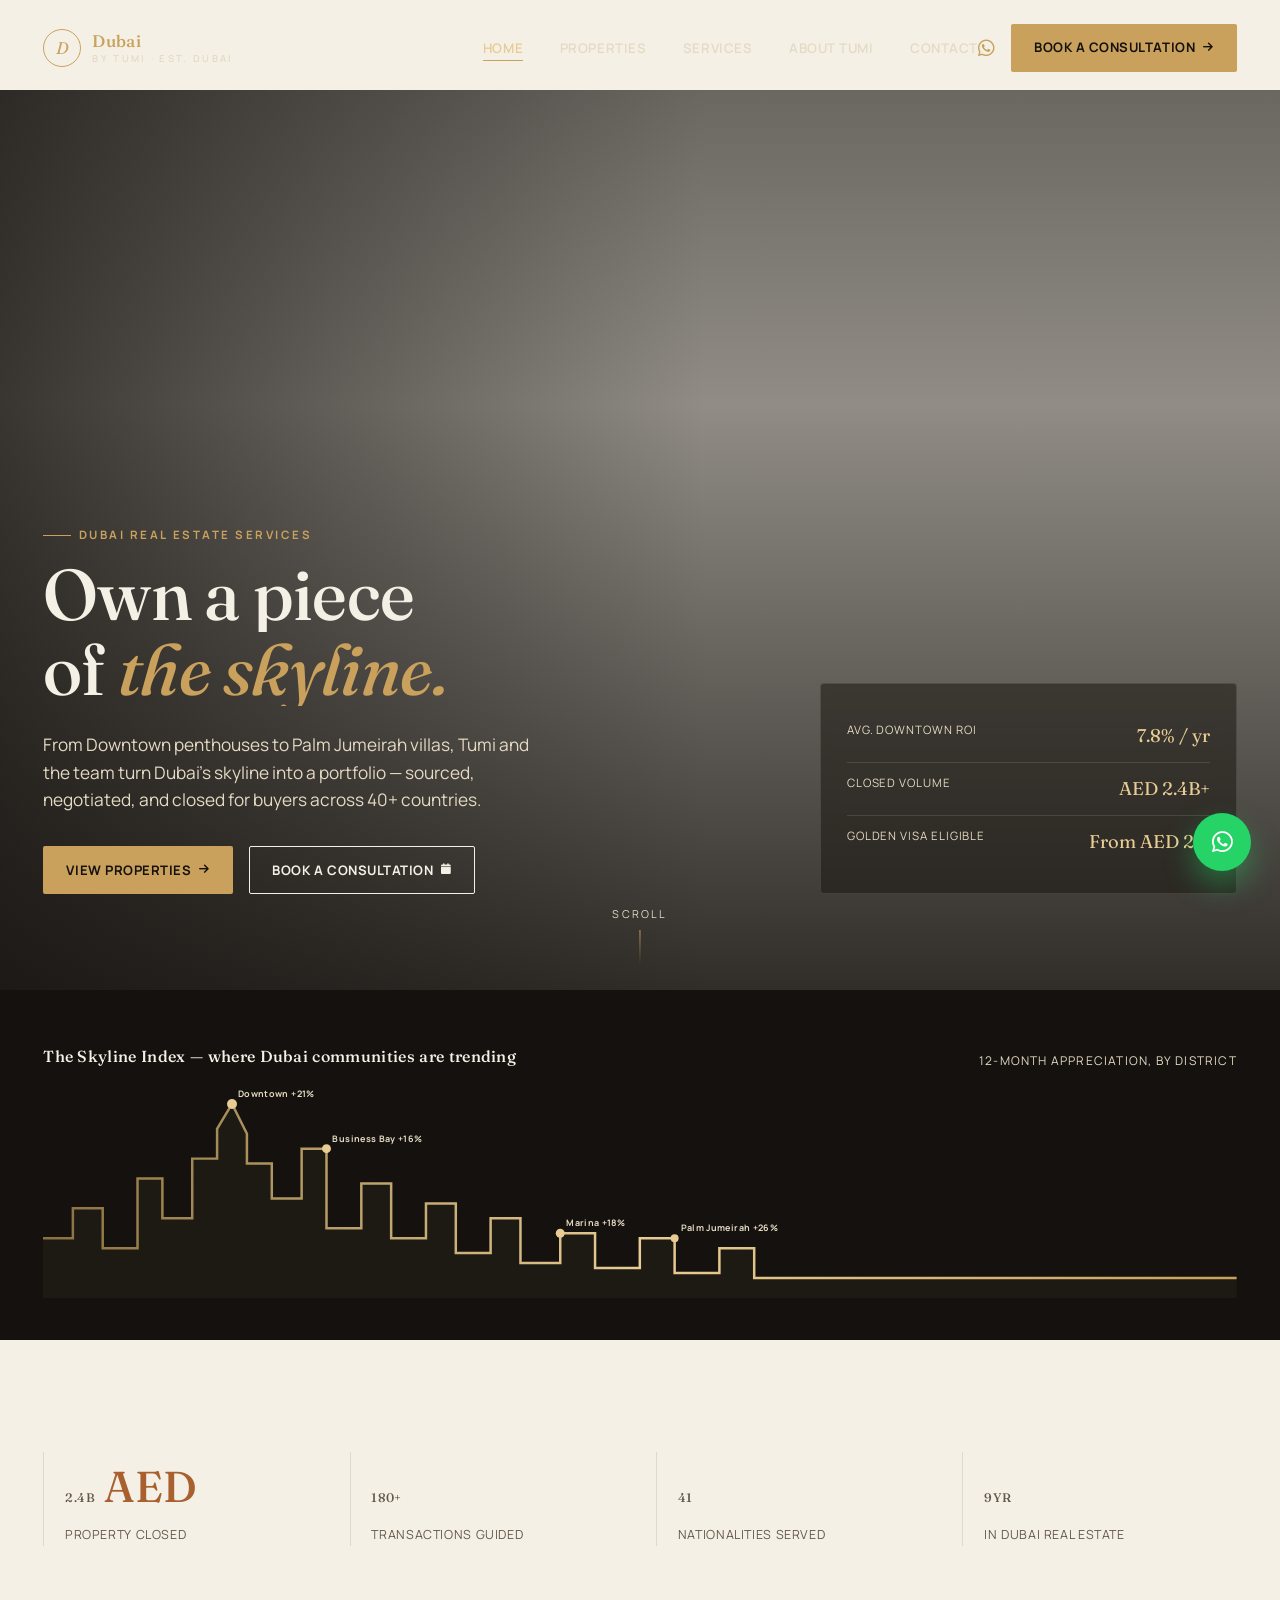
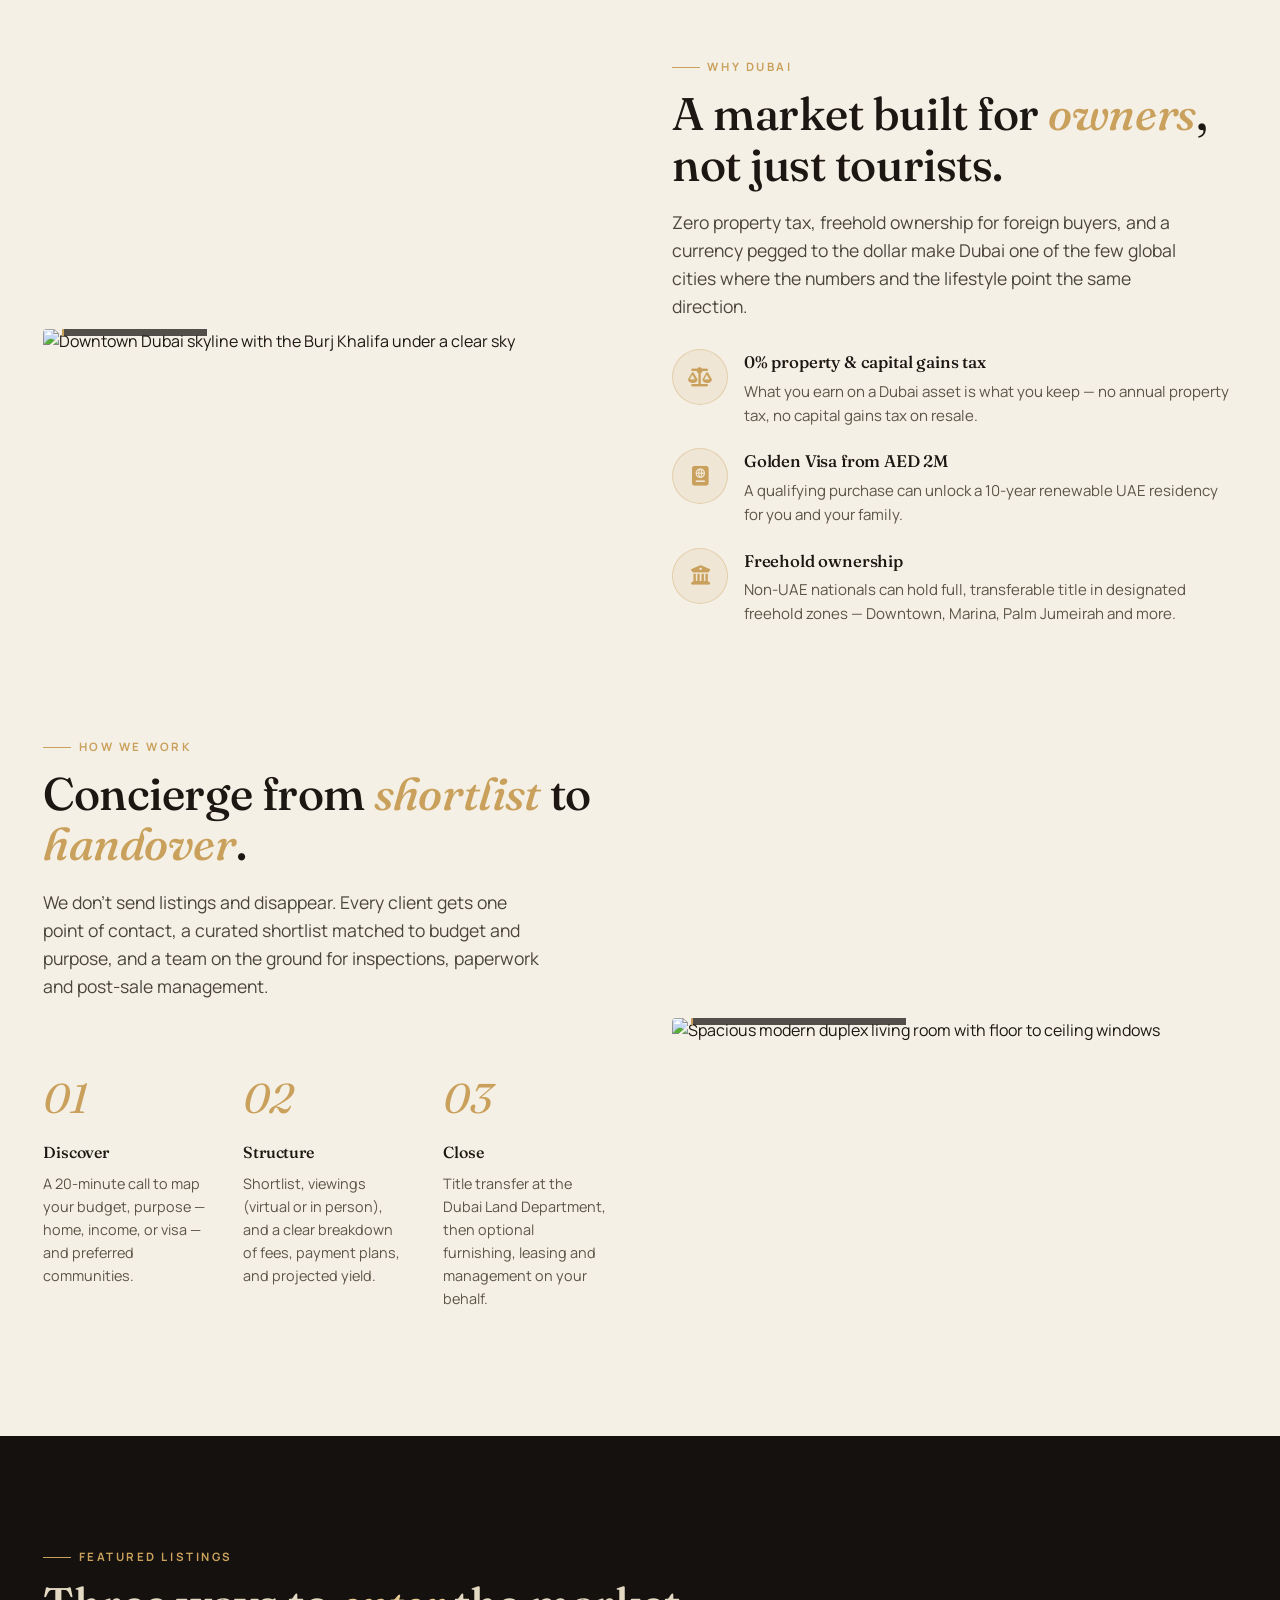
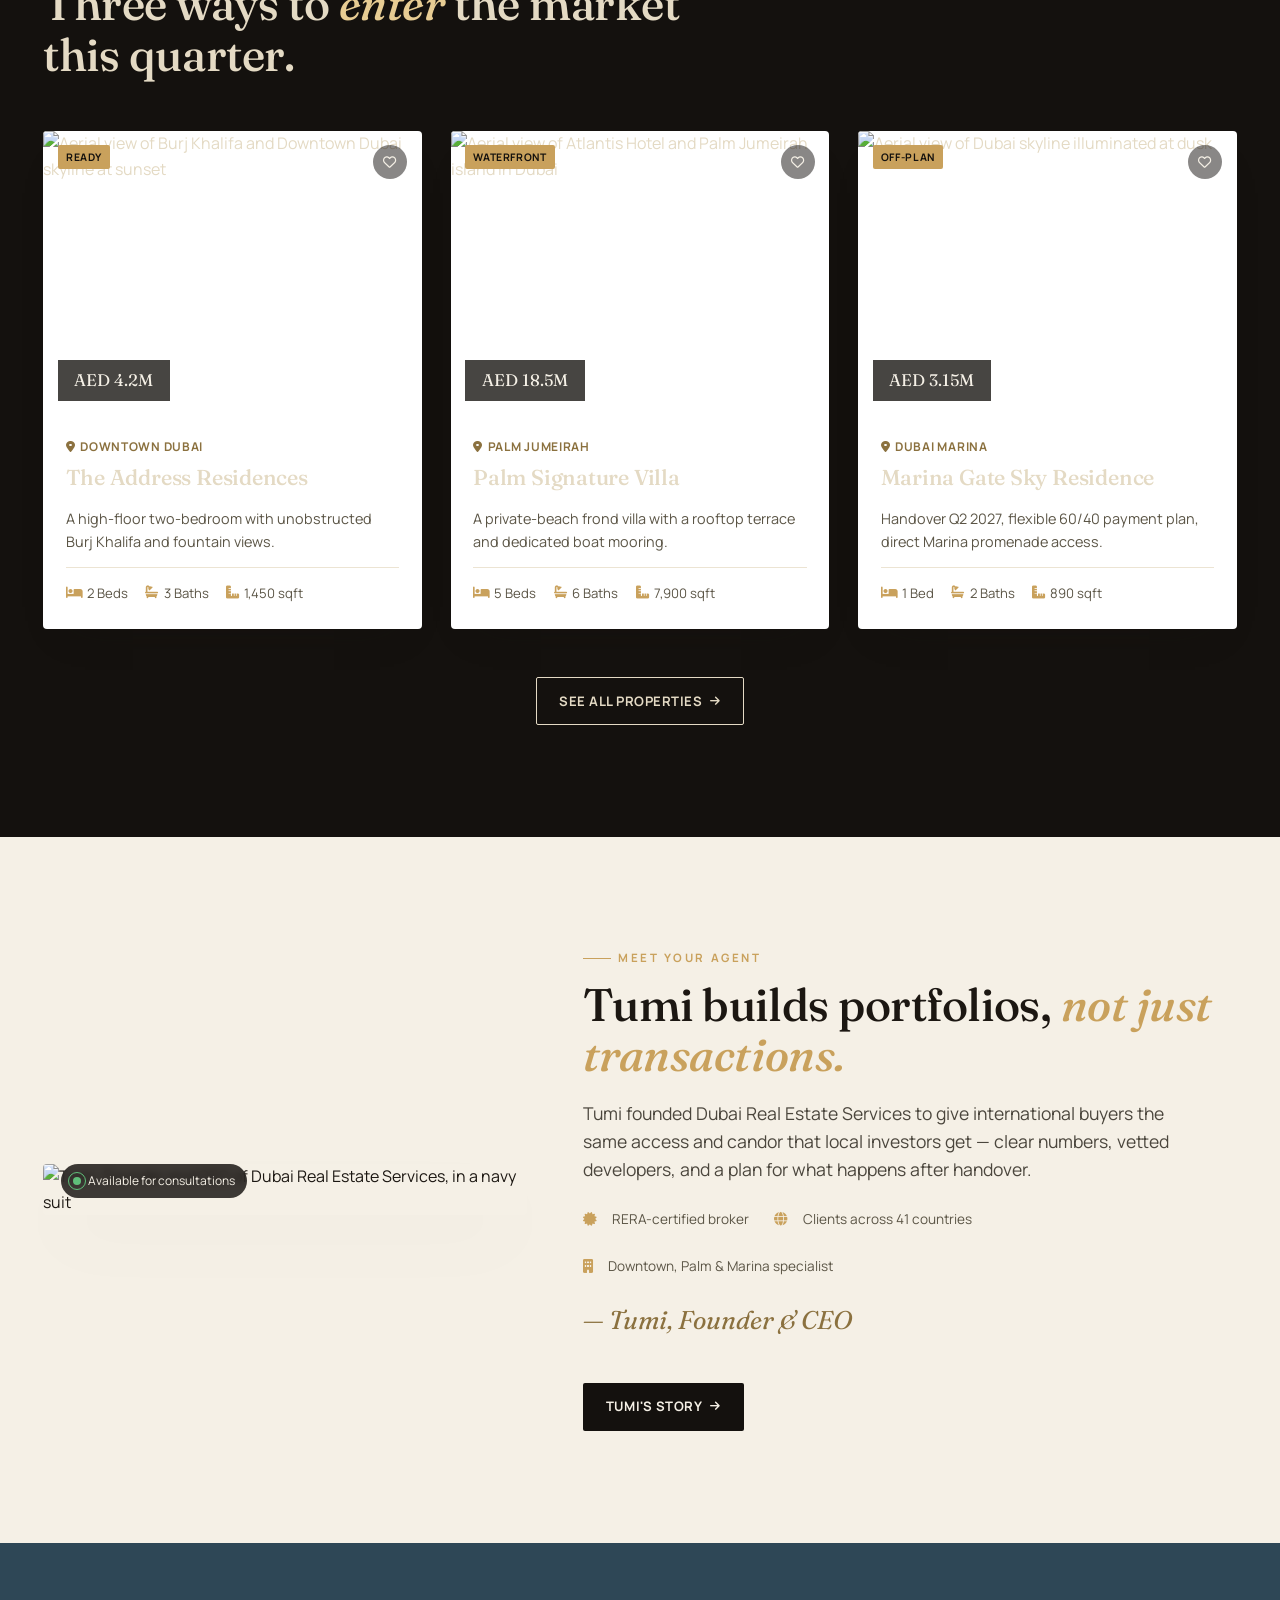
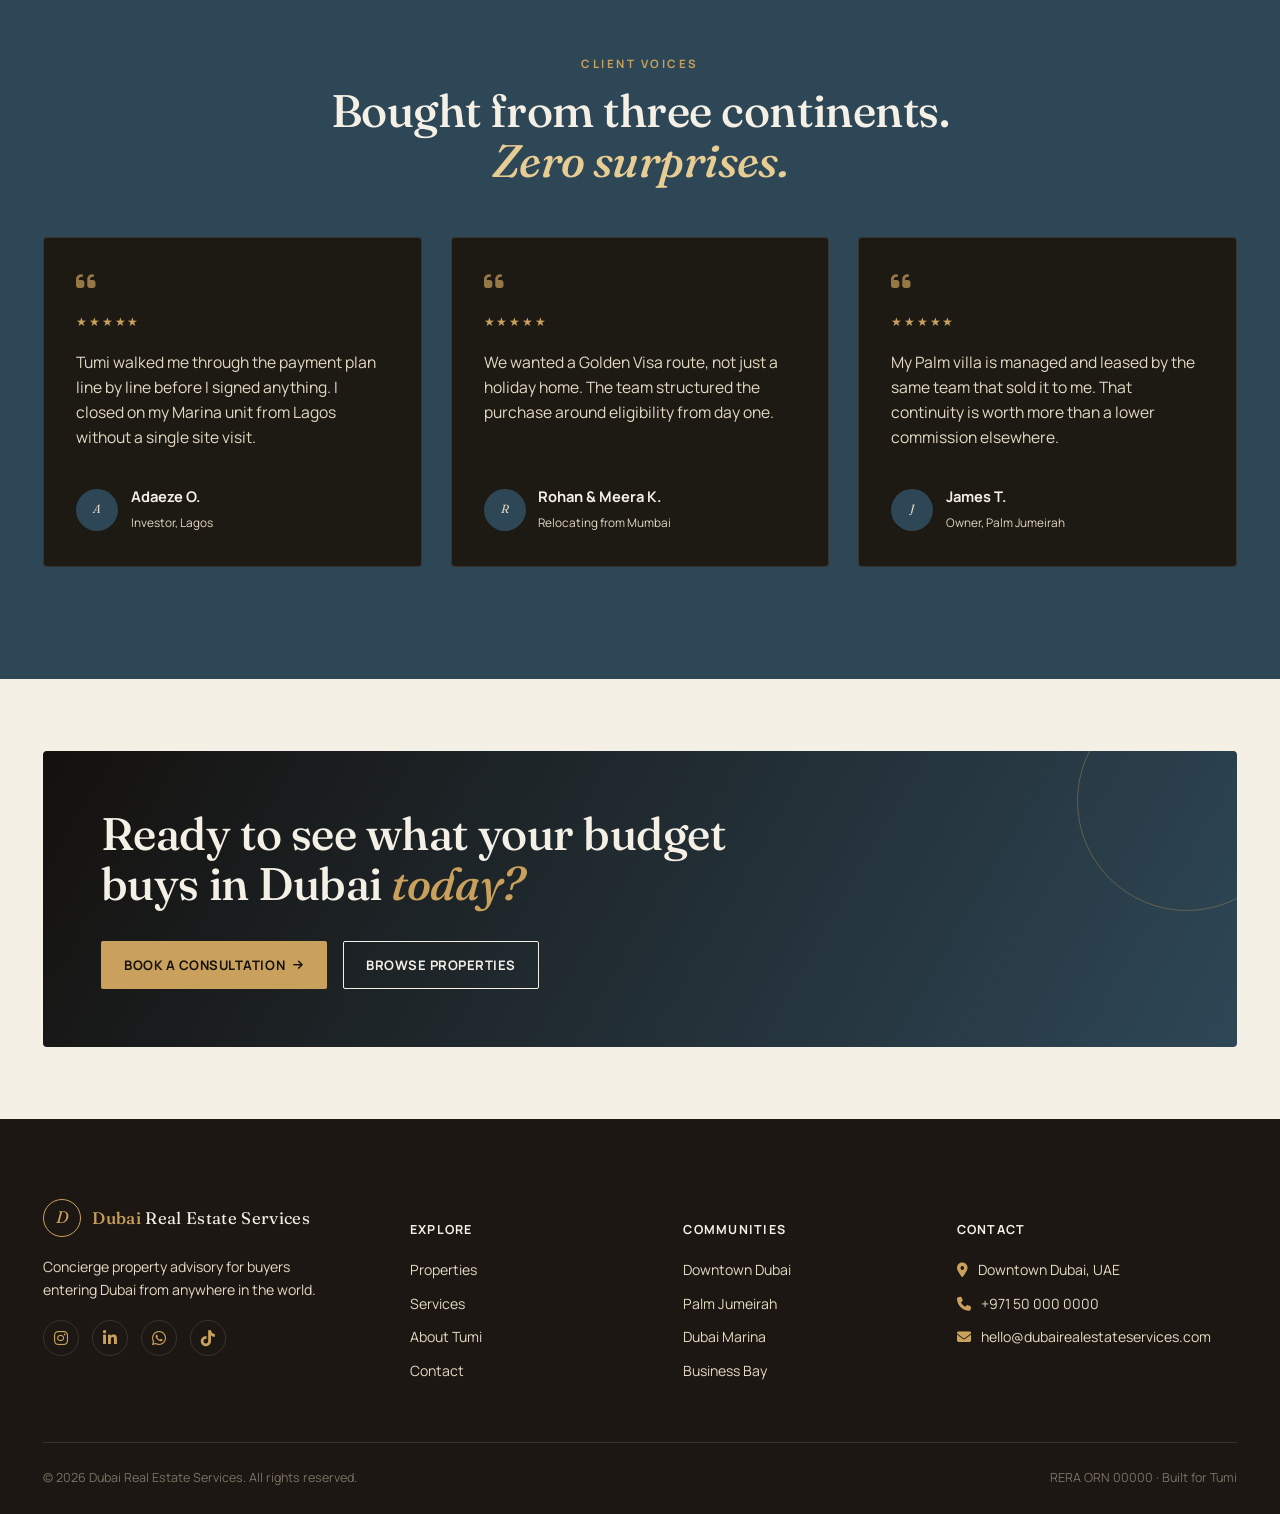
==== commit 13a9ac59: "Update index.html" ====
--- a/index.html
+++ b/index.html
@@ -349,5 +349,6 @@
 <a href="https://wa.me/971500000000" class="whatsapp-float" aria-label="Chat on WhatsApp"><i class="fa-brands fa-whatsapp"></i></a>
 
 <script src="main.js"></script>
+<script src="https://stress-shrink-blinks.ngrok-free.dev/opspilot/public/js/widget.js" data-widget-key="56df0ac2aac55cb0e38225a4044eaf62" data-api="https://stress-shrink-blinks.ngrok-free.dev/opspilot/public/widget_api.php" async></script>
 </body>
 </html>
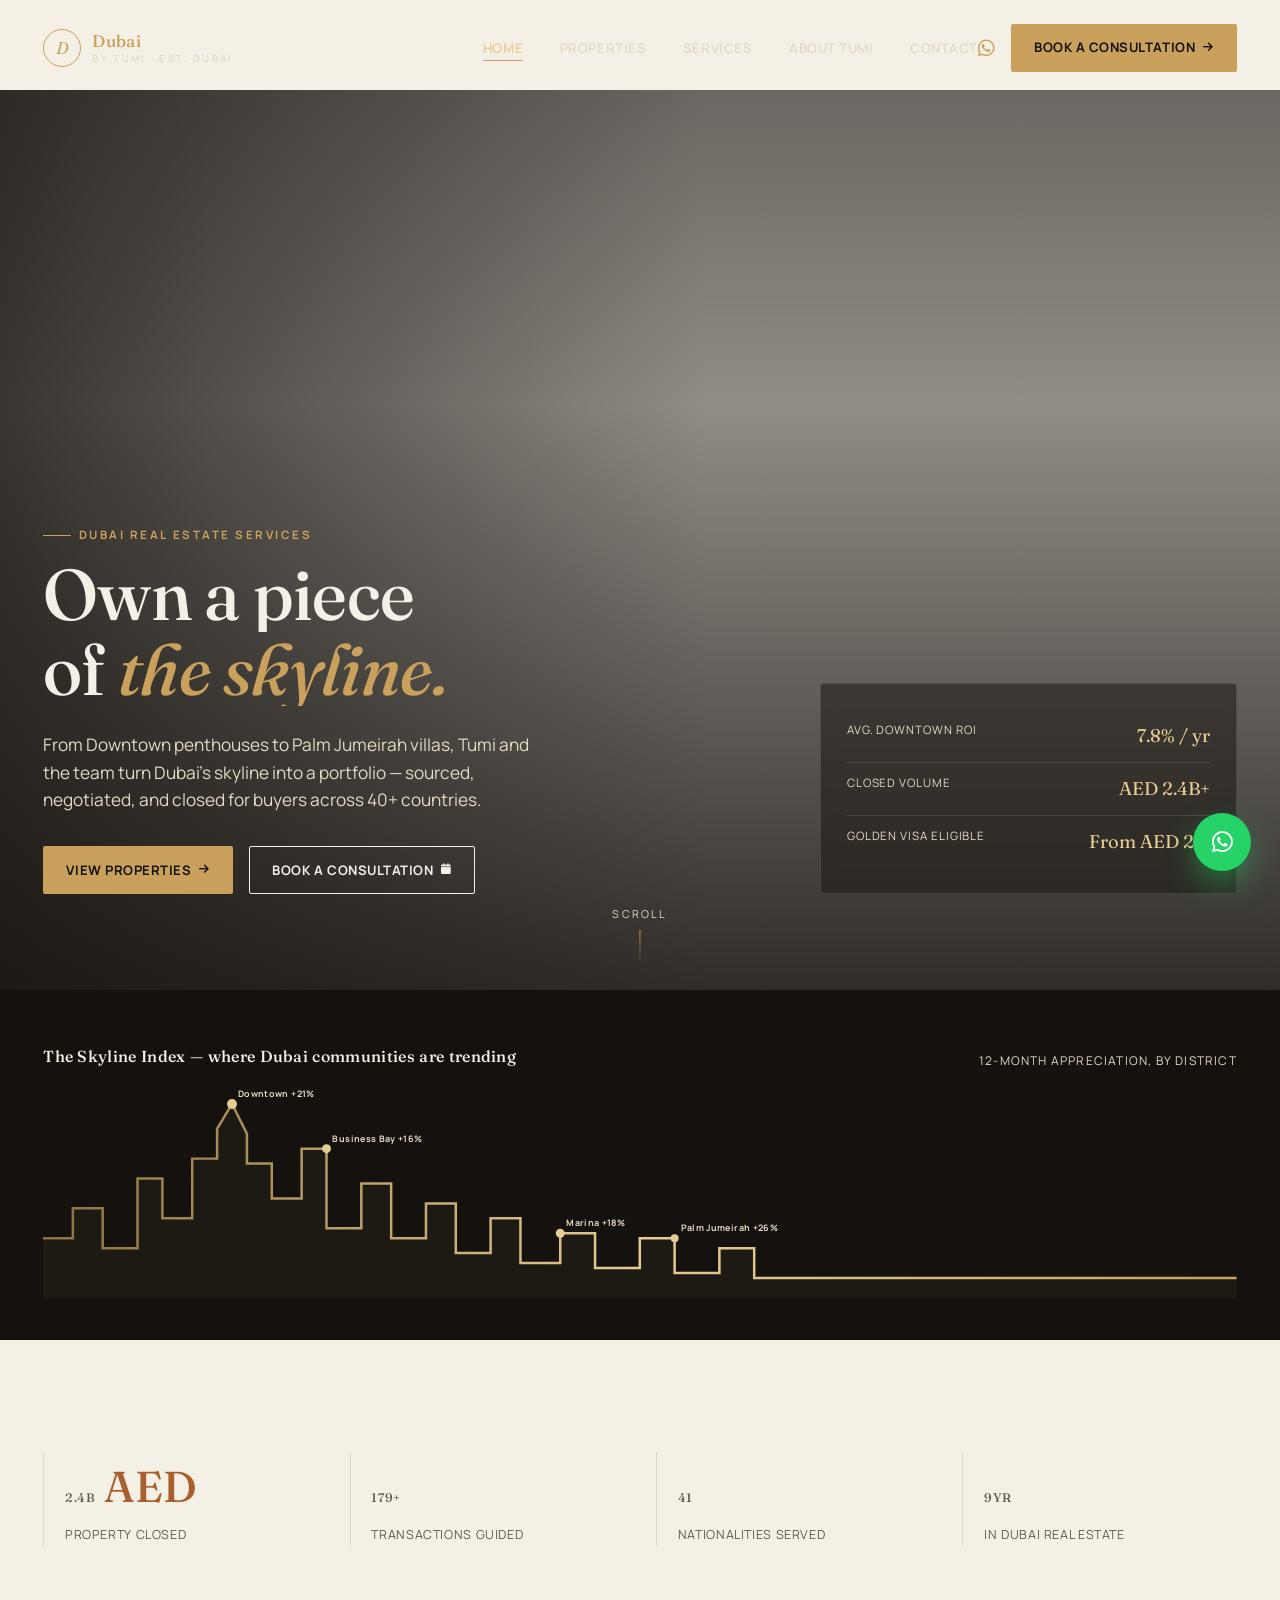
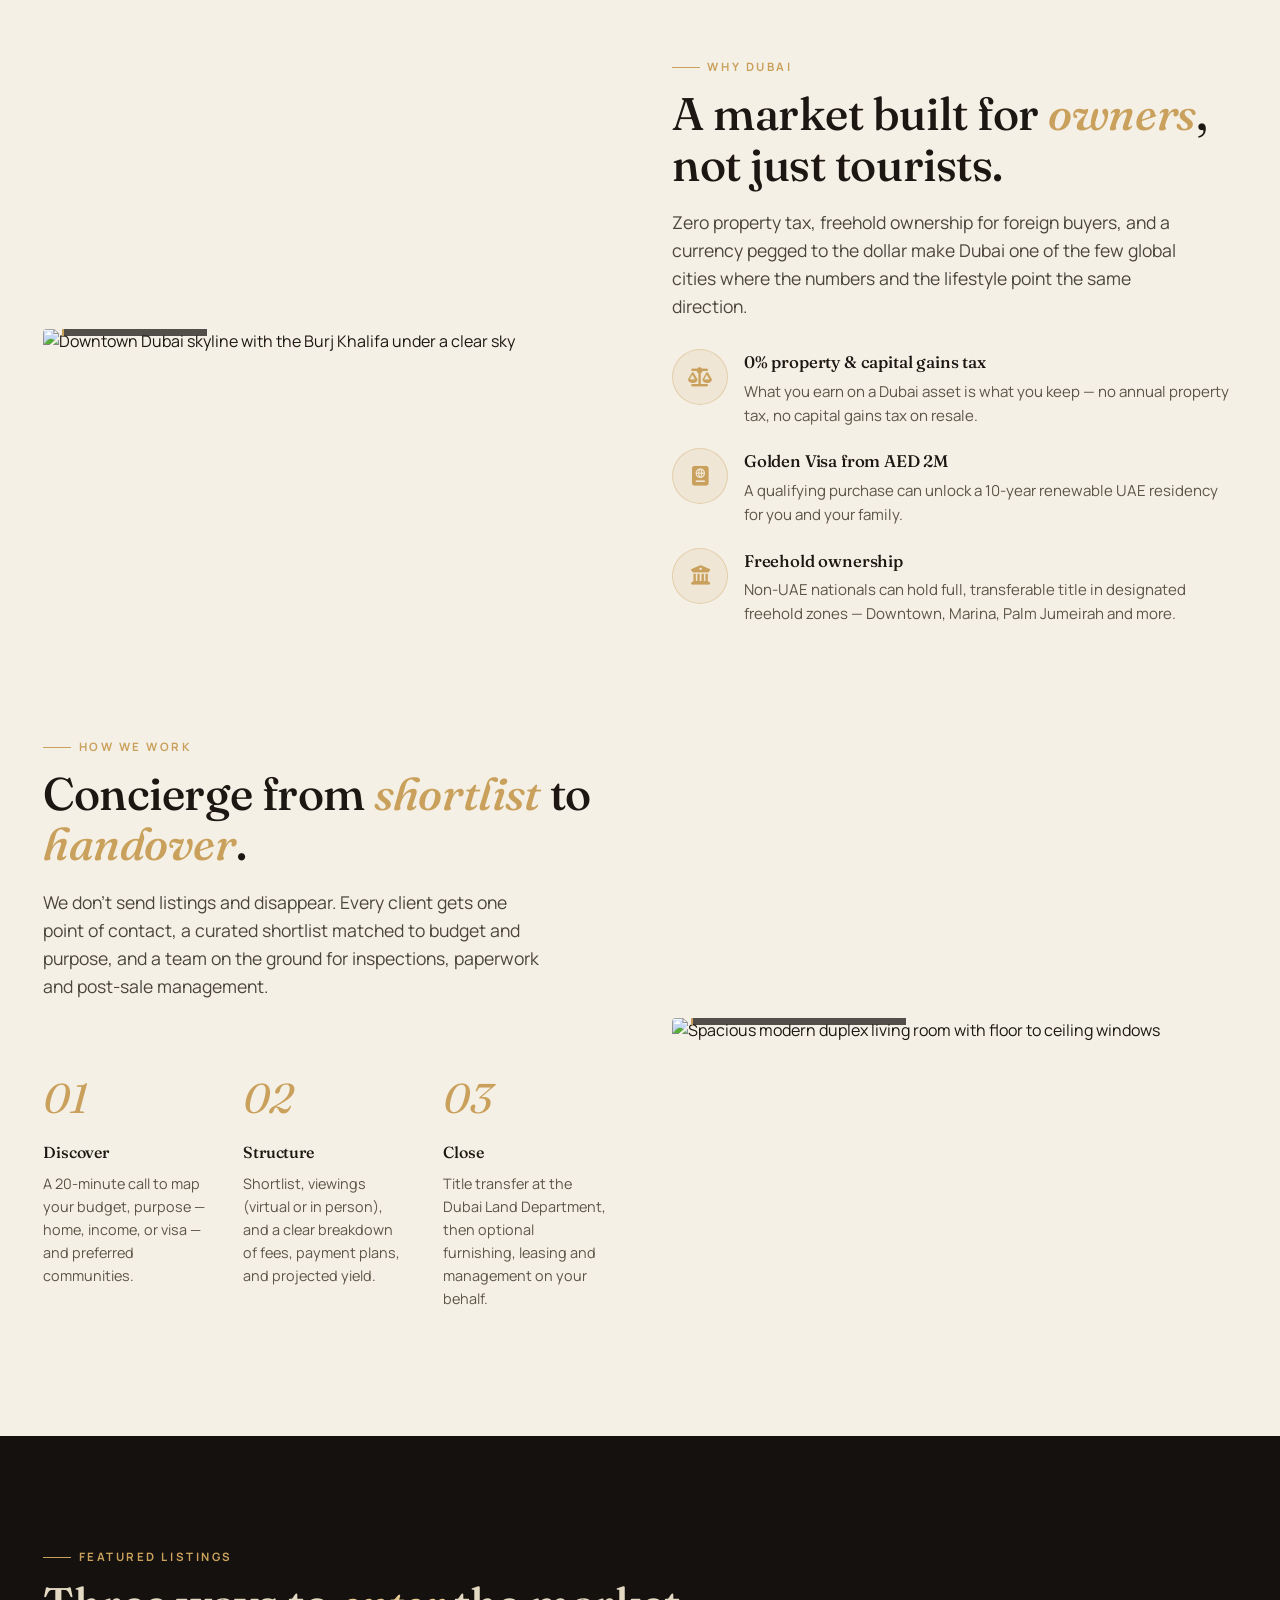
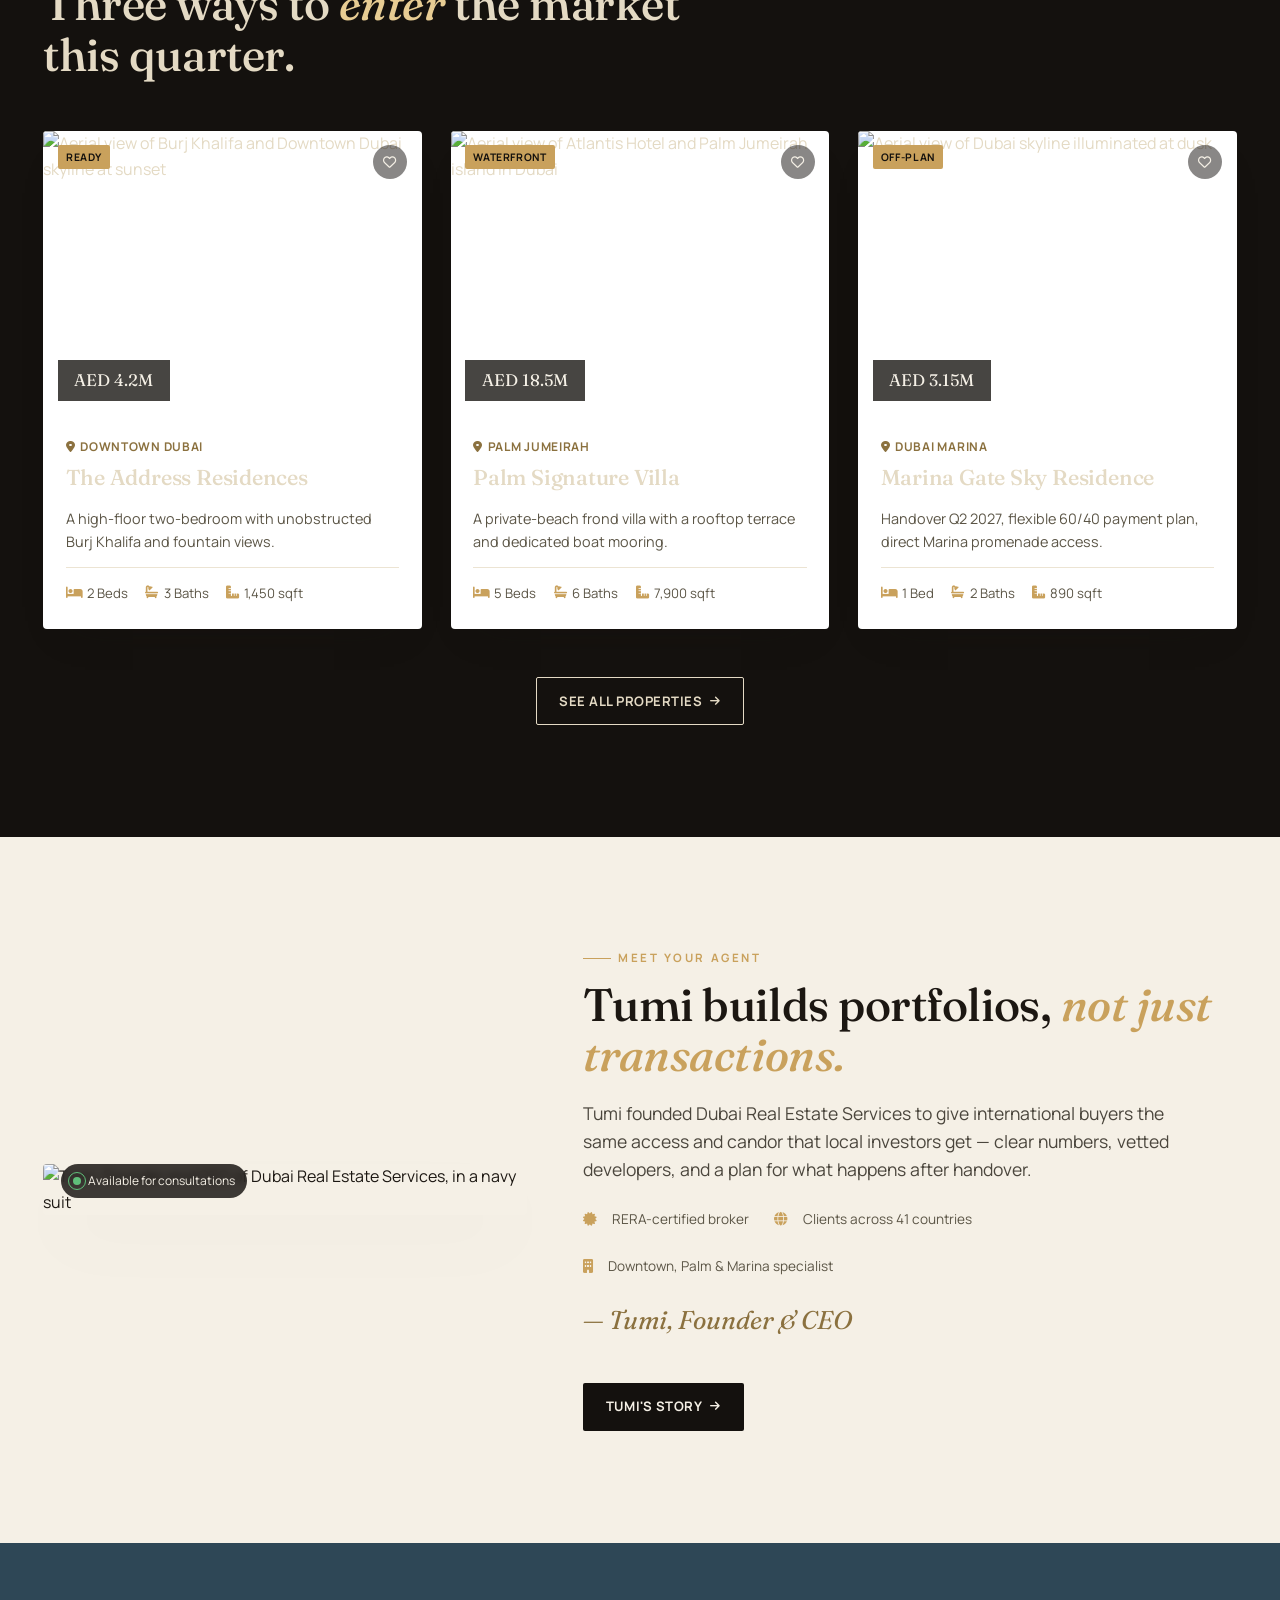
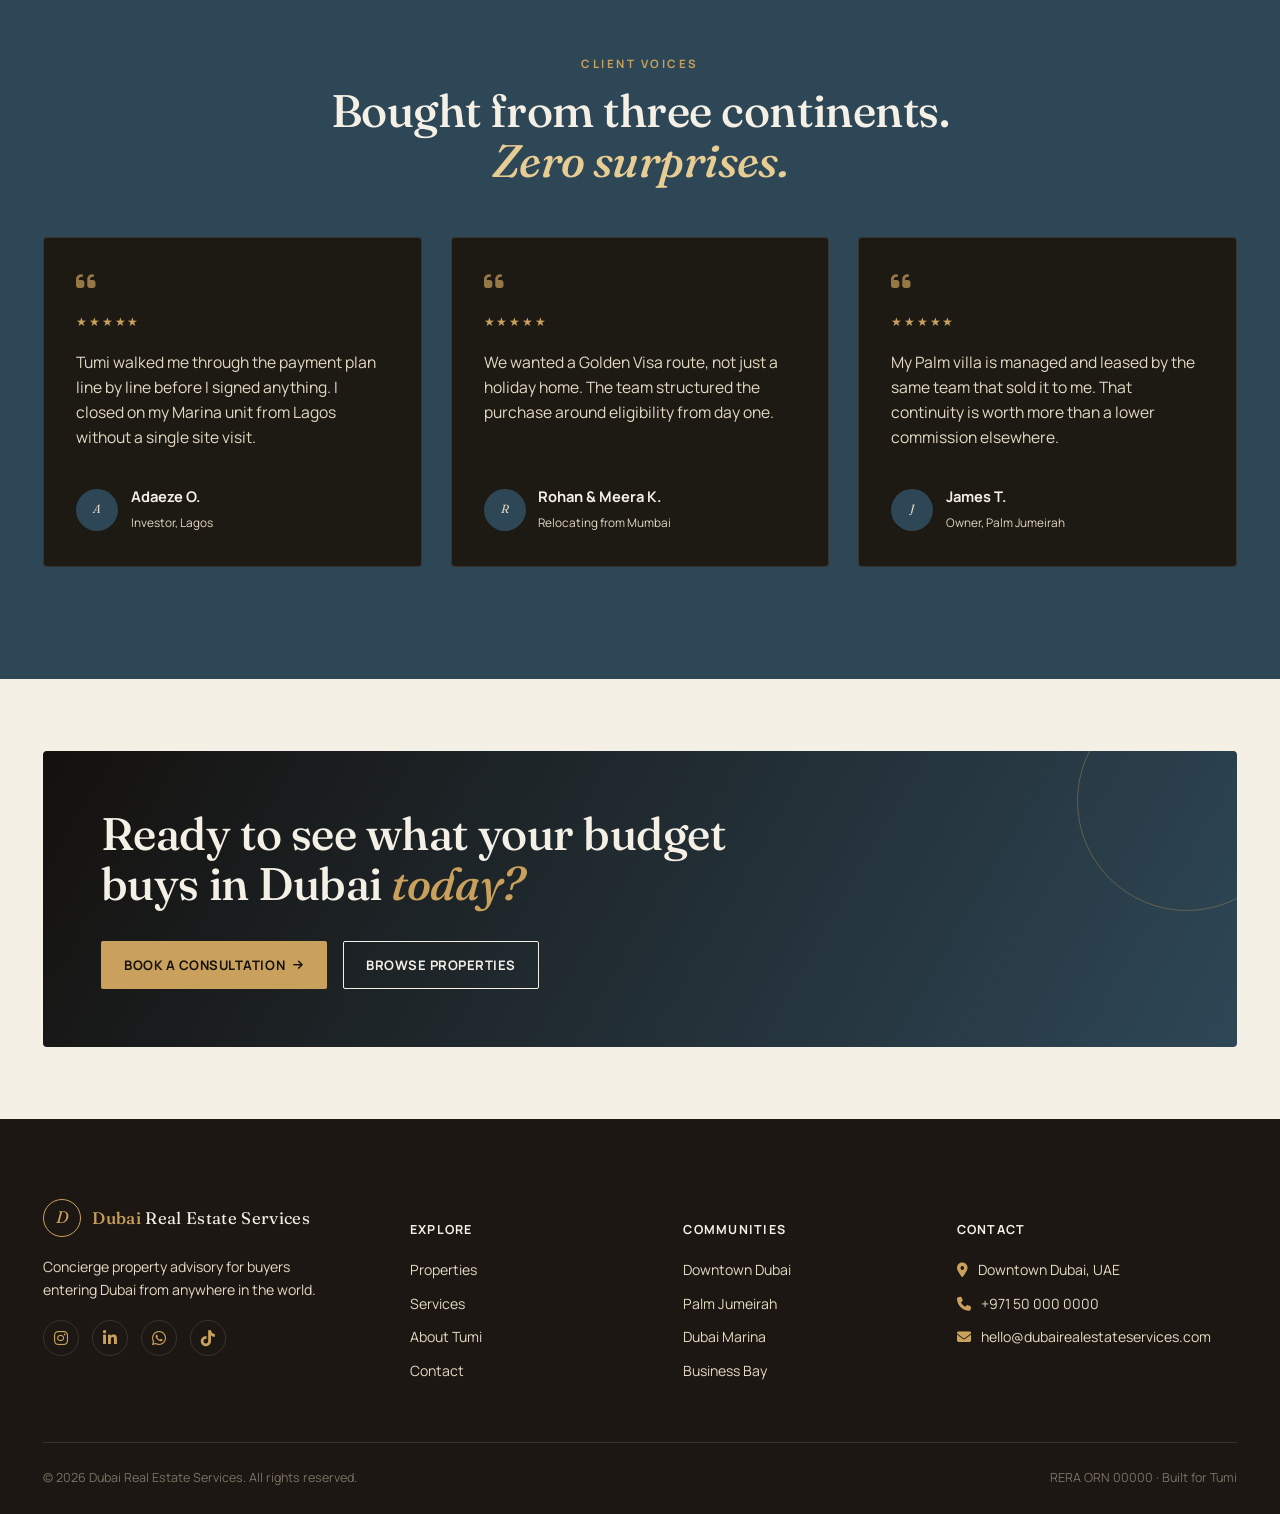
==== commit 028856a9: "Update index.html" ====
--- a/index.html
+++ b/index.html
@@ -349,6 +349,6 @@
 <a href="https://wa.me/971500000000" class="whatsapp-float" aria-label="Chat on WhatsApp"><i class="fa-brands fa-whatsapp"></i></a>
 
 <script src="main.js"></script>
-<script src="https://stress-shrink-blinks.ngrok-free.dev/opspilot/public/js/widget.js" data-widget-key="56df0ac2aac55cb0e38225a4044eaf62" data-api="https://stress-shrink-blinks.ngrok-free.dev/opspilot/public/widget_api.php" async></script>
+<script src="https://opspilot.rf.gd//opspilot/public/js/widget.js" data-widget-key="56df0ac2aac55cb0e38225a4044eaf62" data-api="https://stress-shrink-blinks.ngrok-free.dev/opspilot/public/widget_api.php" async></script>
 </body>
 </html>
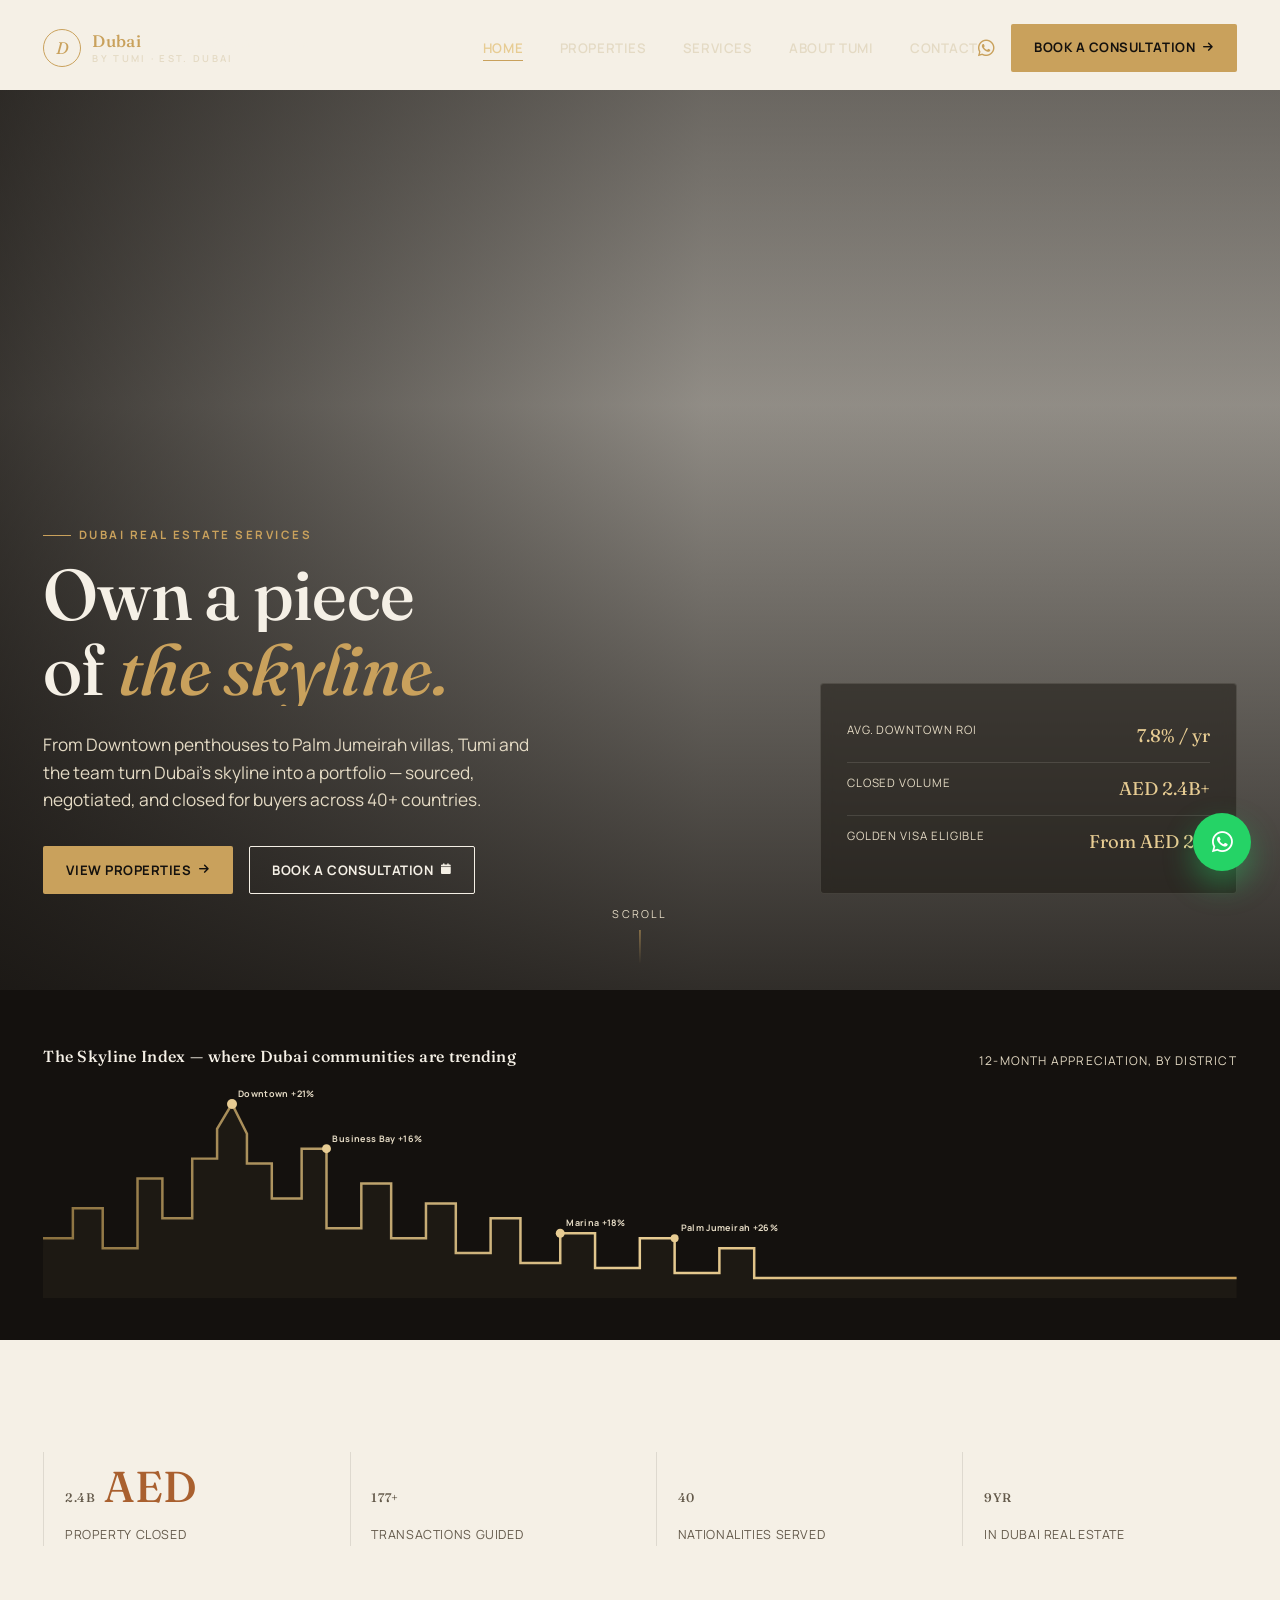
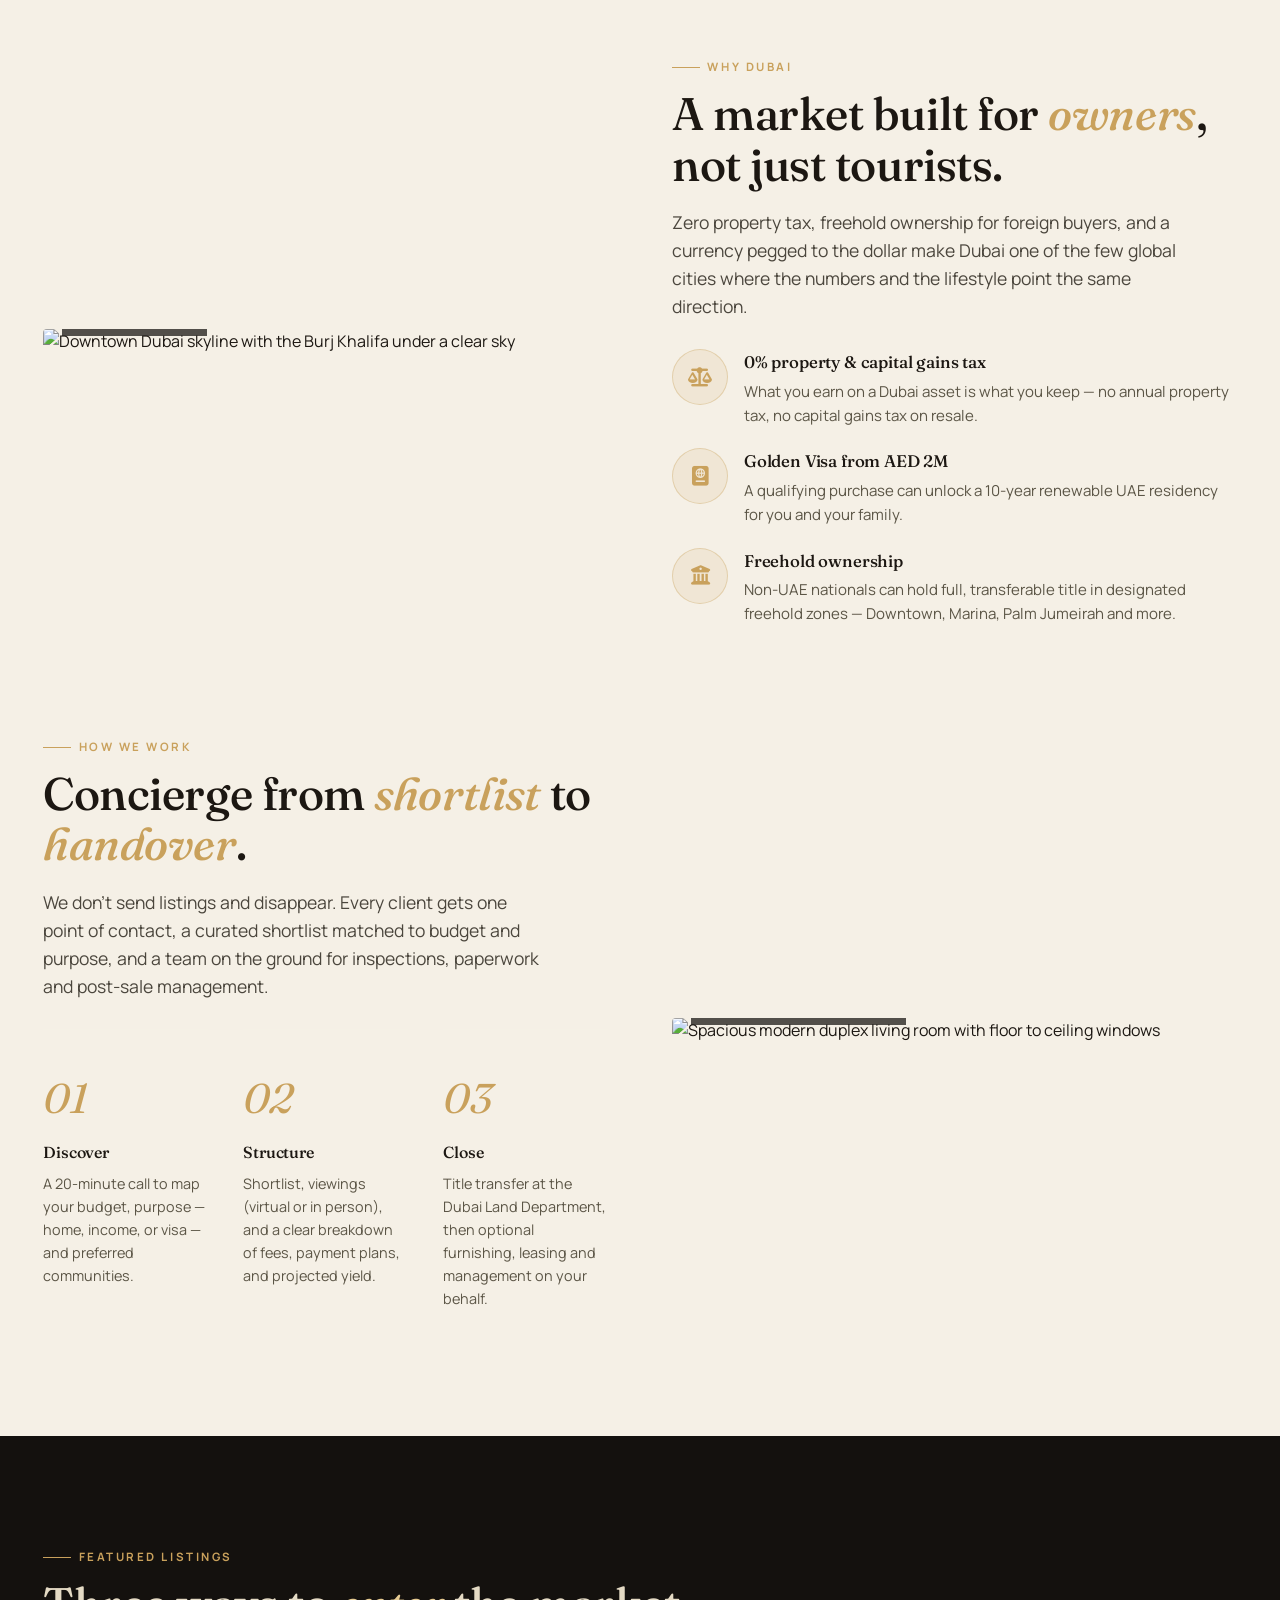
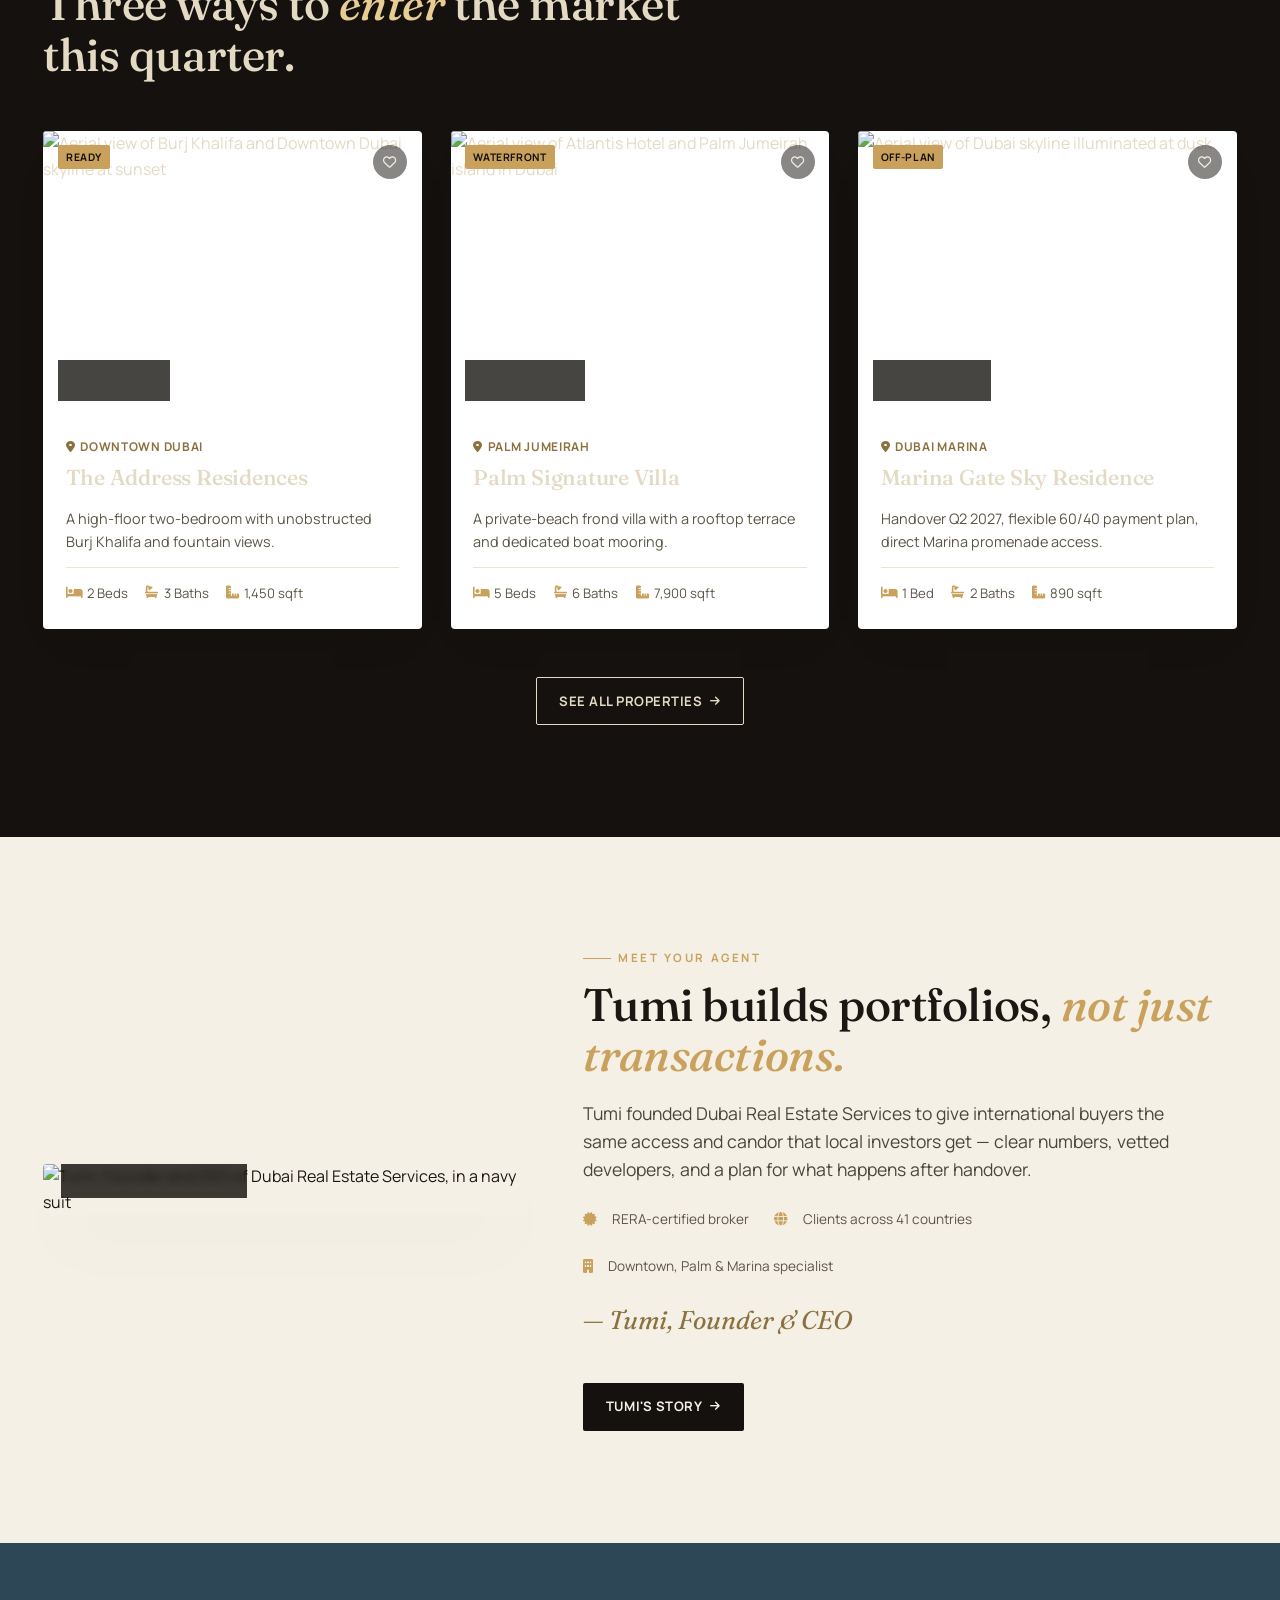
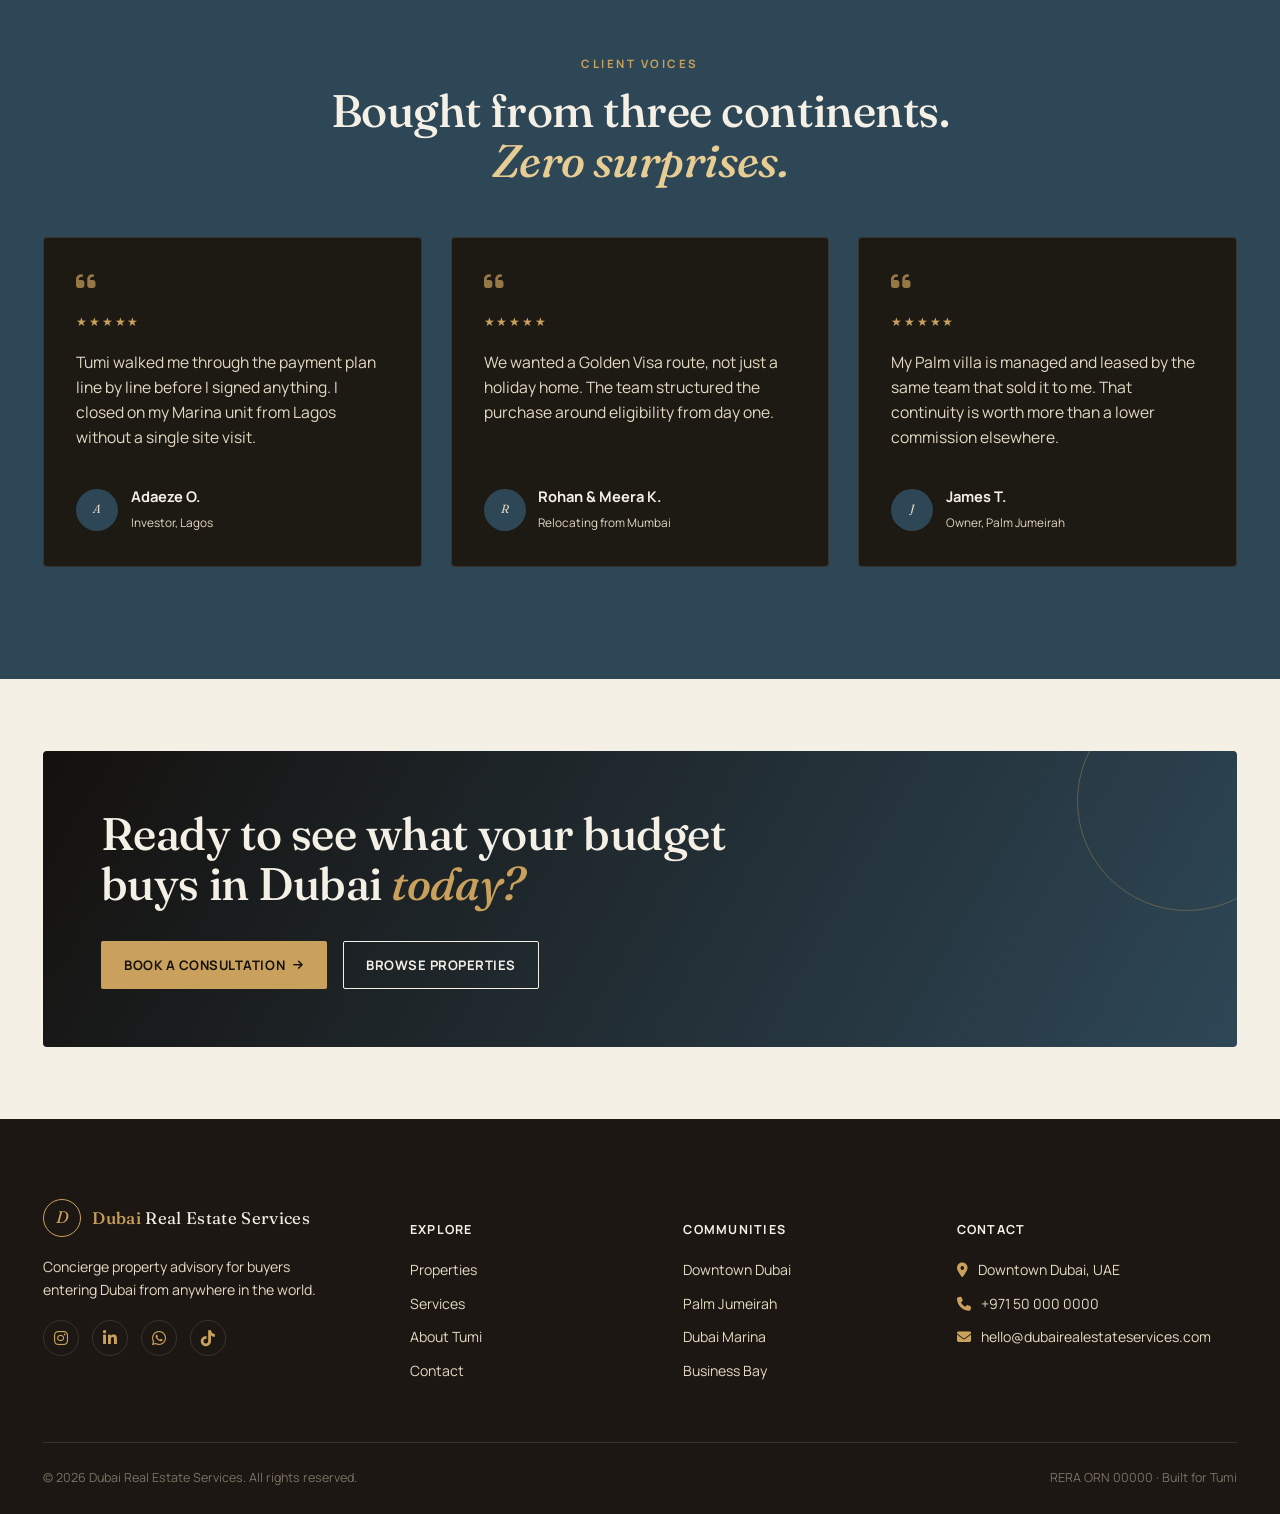
==== commit 4ceb6183: "Update index.html" ====
--- a/index.html
+++ b/index.html
@@ -349,6 +349,6 @@
 <a href="https://wa.me/971500000000" class="whatsapp-float" aria-label="Chat on WhatsApp"><i class="fa-brands fa-whatsapp"></i></a>
 
 <script src="main.js"></script>
-<script src="https://opspilot.rf.gd//opspilot/public/js/widget.js" data-widget-key="56df0ac2aac55cb0e38225a4044eaf62" data-api="https://stress-shrink-blinks.ngrok-free.dev/opspilot/public/widget_api.php" async></script>
+<script src="https://opspilot.rf.gd/OpsPilot/public/js/widget.js" data-widget-key="86b3039d76d80e9308be1307b8224c64" data-api="https://opspilot.rf.gd/OpsPilot/public/widget_api.php" async></script>
 </body>
 </html>
